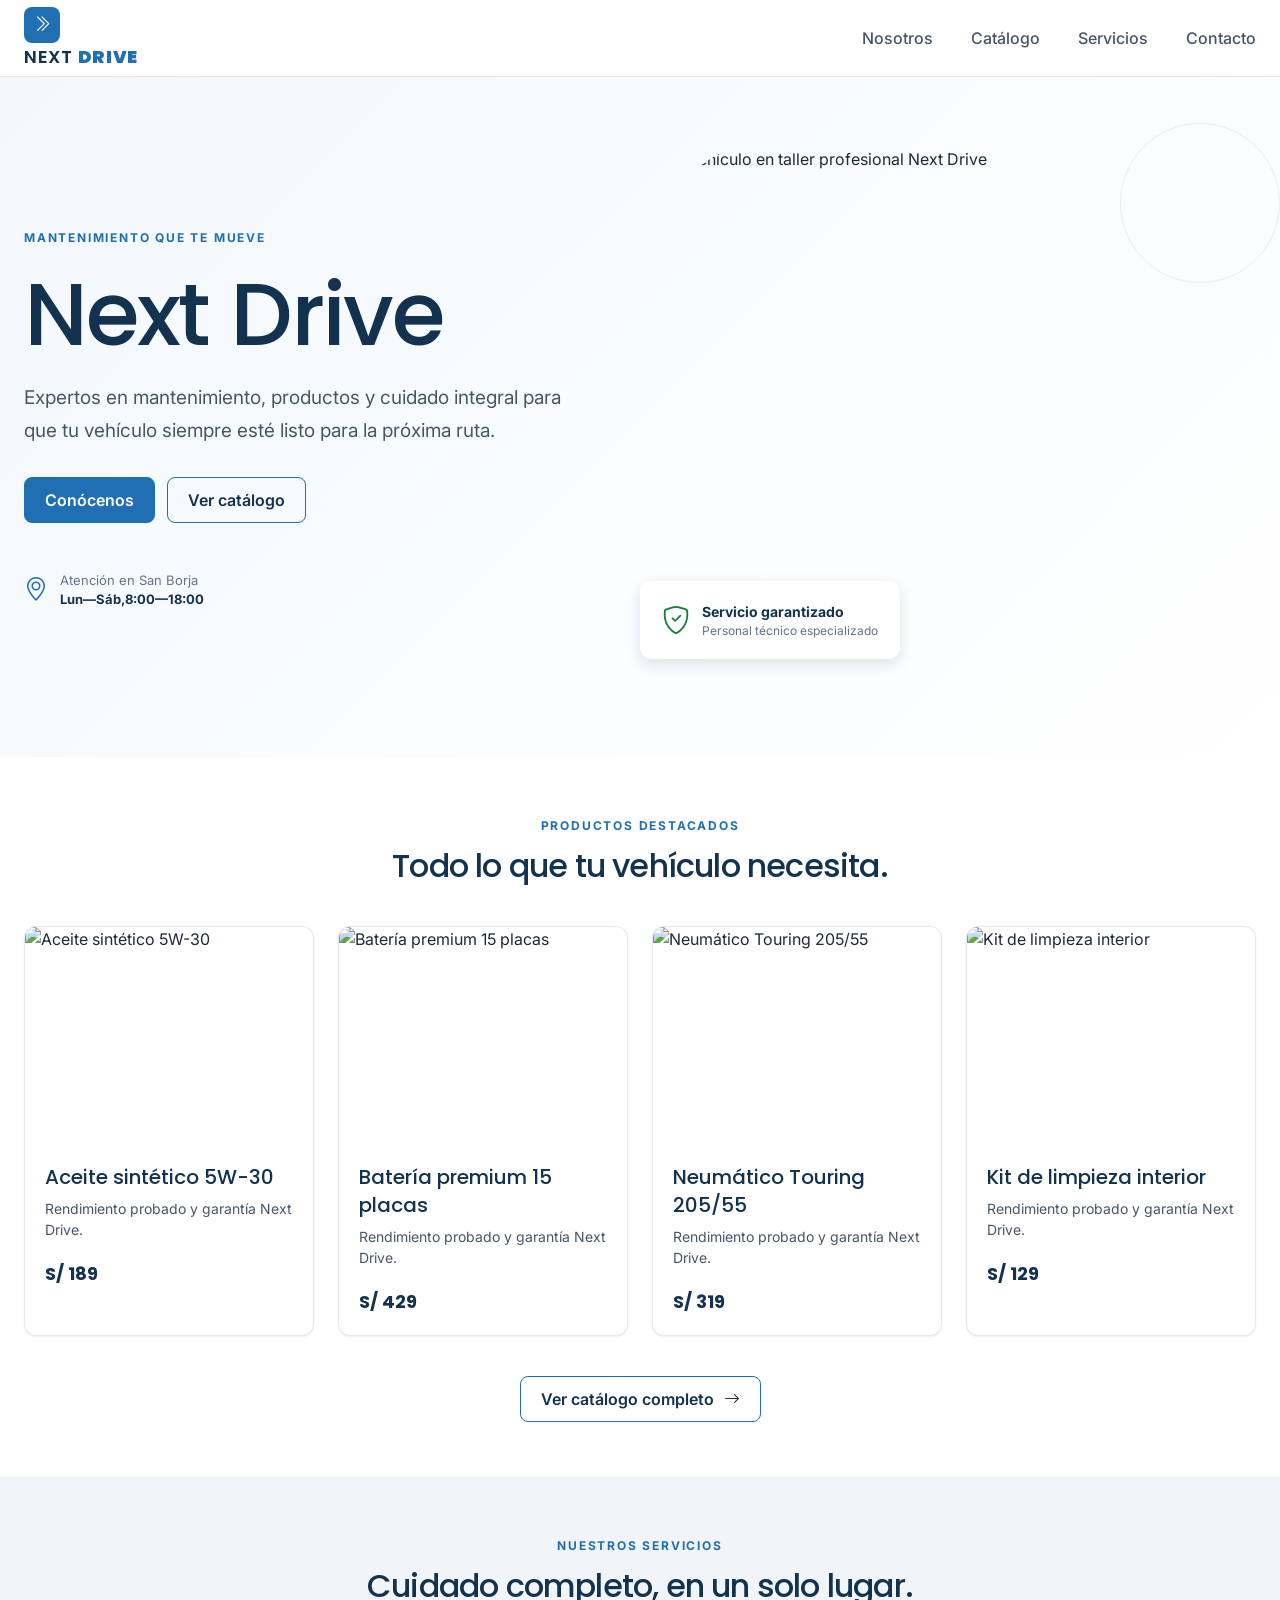
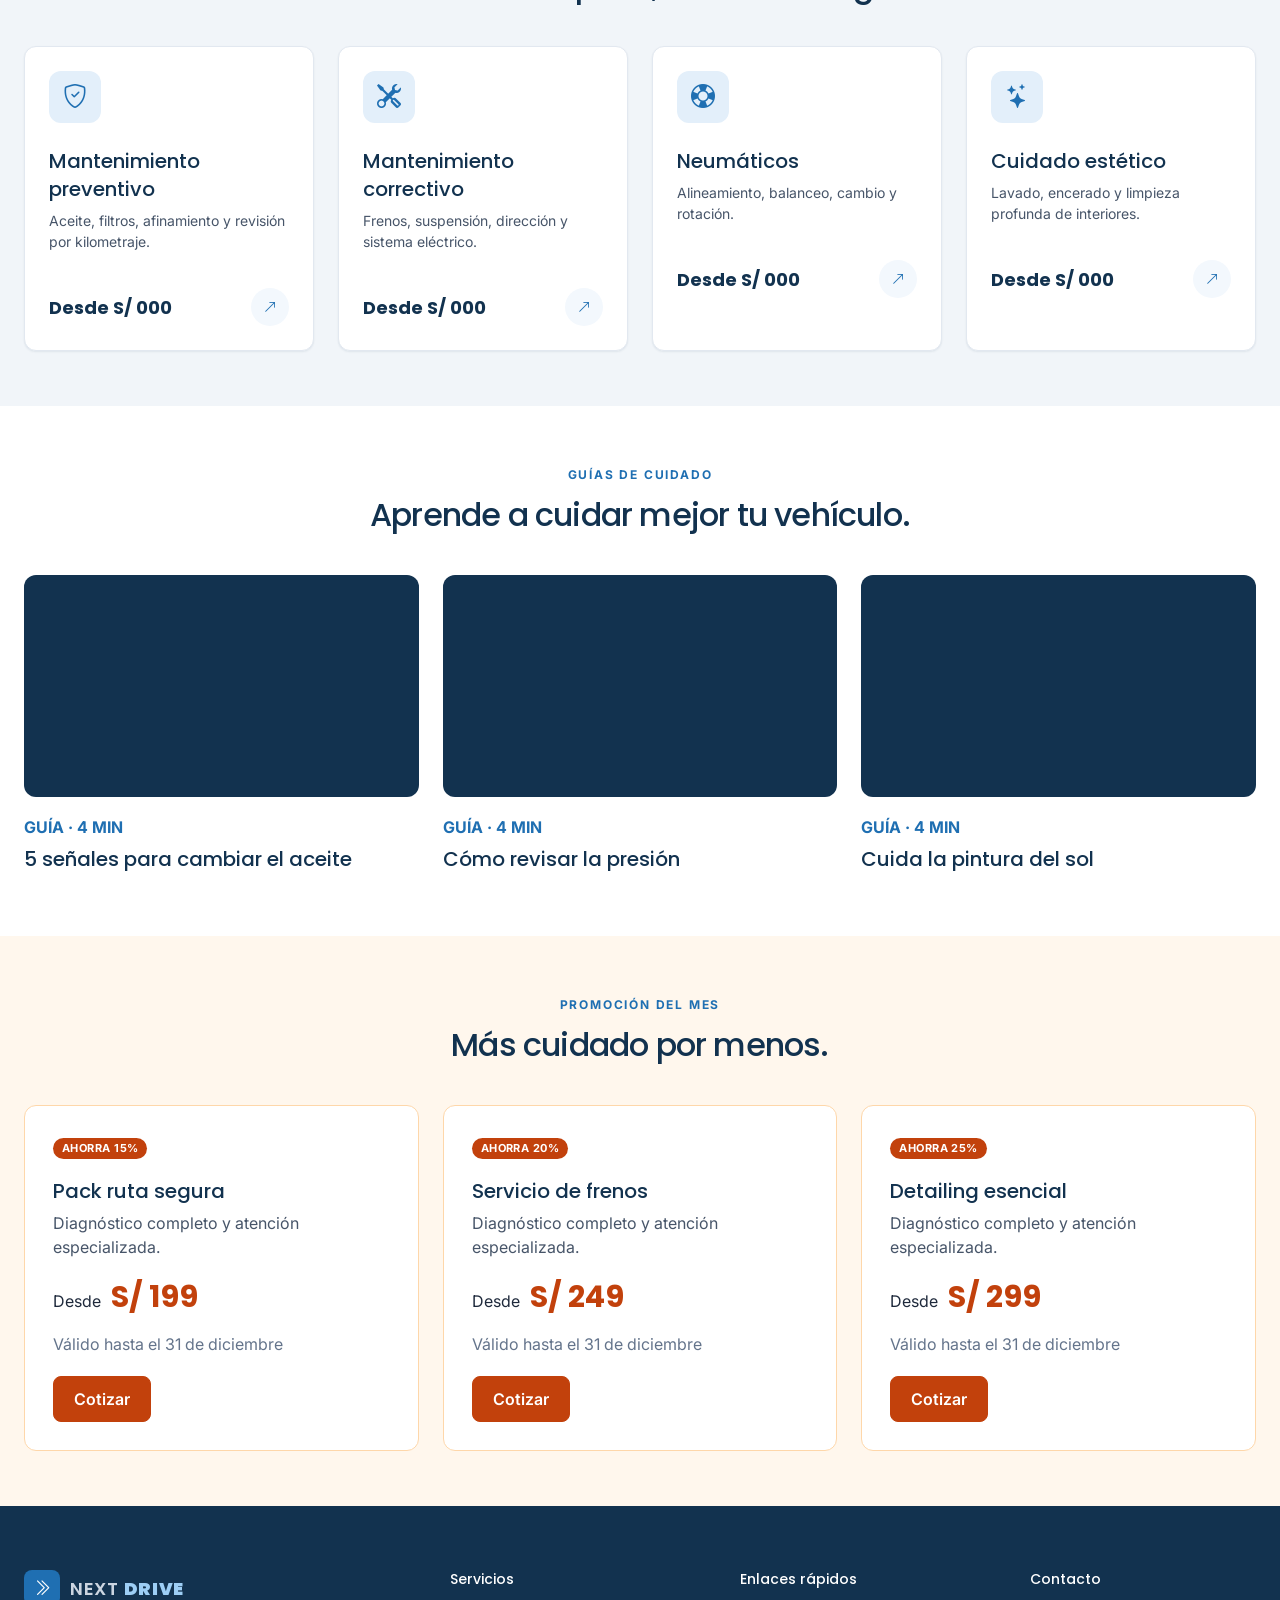
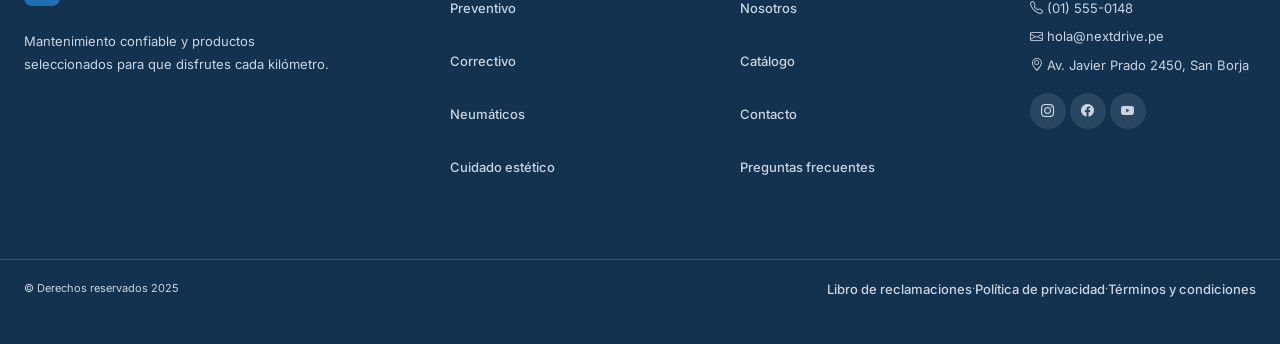
==== index.html @ f875d910 "Sitio Next Drive" ====
<!doctype html>
<html lang="es">
  <head>
    <meta charset="utf-8" />
    <meta name="viewport" content="width=device-width,initial-scale=1" />
    <title>Cuidado automotriz | Next Drive</title>
    <meta
      name="description"
      content="Mantenimiento, productos y cuidado integral para tu vehículo."
    />
    <link rel="preconnect" href="https://fonts.googleapis.com" />
    <link
      href="https://fonts.googleapis.com/css2?family=Inter:wght@400;500;600;700&family=Poppins:wght@400;500;600;700;800&display=swap"
      rel="stylesheet"
    />
    <link
      rel="stylesheet"
      href="https://cdn.jsdelivr.net/npm/bootstrap@5.3.3/dist/css/bootstrap.min.css"
    />
    <link
      rel="stylesheet"
      href="https://cdn.jsdelivr.net/npm/bootstrap-icons@1.11.3/font/bootstrap-icons.min.css"
    />
    <link rel="stylesheet" href="./CSS/index.css" />
  </head>

  <body>
    <header class="site-header">
      <div class="container nav-wrap">
        <h1 class="logo">
          <a href="index.html"
            ><span class="logo-mark"
              ><i class="bi bi-chevron-double-right"></i></span
            ><span>NEXT <b>DRIVE</b></span></a
          >
        </h1>
        <nav aria-label="Navegación principal">
          <a href="nosotros.html">Nosotros</a>
          <a href="catalogo.html">Catálogo</a>
          <a href="servicios.html">Servicios</a>
          <a href="contacto.html">Contacto</a>
        </nav>
      </div>
    </header>
    <main>
      <section class="hero">
        <div class="container hero-grid">
          <div class="hero-copy">
            <span class="eyebrow">Mantenimiento que te mueve</span>
            <h2>Next Drive</h2>
            <p>
              Expertos en mantenimiento, productos y cuidado integral para que
              tu vehículo siempre esté listo para la próxima ruta.
            </p>
            <div class="hero-actions">
              <a class="btn btn-primary" href="nosotros.html">Conócenos</a>
              <a class="btn btn-outline" href="catalogo.html">Ver catálogo</a>
            </div>
            <div class="hero-note">
              <i class="bi bi-geo-alt"></i>
              <span
                >Atención en San Borja
                <br />
                <b>Lun—Sáb,8:00—18:00</b>
              </span>
            </div>
          </div>
          <div class="hero-visual">
            <img
              src="https://images.unsplash.com/photo-1632405862117-236585cfb757?auto=format&fit=crop&w=1600&q=85"
              alt="Vehículo en taller profesional Next Drive"
            />
            <div class="floating-card">
              <i class="bi bi-shield-check"></i>
              <span
                ><b>Servicio garantizado</b>Personal técnico especializado</span
              >
            </div>
          </div>
        </div>
      </section>
      <section class="section">
        <div class="container">
          <div class="section-title">
            <span>Productos destacados</span>
            <h2>Todo lo que tu vehículo necesita.</h2>
          </div>
          <div class="grid-4">
            <article class="card product-card">
              <div class="product-image">
                <img
                  src="https://images.unsplash.com/photo-1665944956738-7bde2372622d?auto=format&fit=crop&w=1200&q=85"
                  alt="Aceite sintético 5W-30"
                />
              </div>
              <div class="card-body">
                <h3>Aceite sintético 5W-30</h3>
                <p>Rendimiento probado y garantía Next Drive.</p>
                <div class="card-foot"><strong>S/ 189</strong></div>
              </div>
            </article>
            <article class="card product-card">
              <div class="product-image">
                <img
                  src="https://images.unsplash.com/photo-1548794889-54c0f5c9a582?auto=format&fit=crop&w=1200&q=85"
                  alt="Batería premium 15 placas"
                />
              </div>
              <div class="card-body">
                <h3>Batería premium 15 placas</h3>
                <p>Rendimiento probado y garantía Next Drive.</p>
                <div class="card-foot"><strong>S/ 429</strong></div>
              </div>
            </article>
            <article class="card product-card">
              <div class="product-image">
                <img
                  src="https://images.unsplash.com/photo-1567152023727-f7442eaa1dda?auto=format&fit=crop&w=1200&q=85"
                  alt="Neumático Touring 205/55"
                />
              </div>
              <div class="card-body">
                <h3>Neumático Touring 205/55</h3>
                <p>Rendimiento probado y garantía Next Drive.</p>
                <div class="card-foot"><strong>S/ 319</strong></div>
              </div>
            </article>
            <article class="card product-card">
              <div class="product-image">
                <img
                  src="https://images.unsplash.com/photo-1584299789116-c34af66e6046?auto=format&fit=crop&w=1200&q=85"
                  alt="Kit de limpieza interior"
                />
              </div>
              <div class="card-body">
                <h3>Kit de limpieza interior</h3>
                <p>Rendimiento probado y garantía Next Drive.</p>
                <div class="card-foot"><strong>S/ 129</strong></div>
              </div>
            </article>
          </div>
          <div class="center-action">
            <a class="btn btn-outline" href="catalogo.html"
              >Ver catálogo completo <i class="bi bi-arrow-right"></i
            ></a>
          </div>
        </div>
      </section>
      <section class="section surface">
        <div class="container">
          <div class="section-title">
            <span>Nuestros servicios</span>
            <h2>Cuidado completo, en un solo lugar.</h2>
          </div>
          <div class="grid-4">
            <article class="card service-card">
              <span class="icon-box"><i class="bi bi-shield-check"></i></span>
              <h3>Mantenimiento preventivo</h3>
              <p>Aceite, filtros, afinamiento y revisión por kilometraje.</p>
              <div class="card-foot">
                <strong>Desde S/ 000</strong
                ><a
                  href="servicios.html#srv-preventivo"
                  aria-label="Ver Mantenimiento preventivo"
                  ><i class="bi bi-arrow-up-right"></i
                ></a>
              </div>
            </article>
            <article class="card service-card">
              <span class="icon-box"><i class="bi bi-tools"></i></span>
              <h3>Mantenimiento correctivo</h3>
              <p>Frenos, suspensión, dirección y sistema eléctrico.</p>
              <div class="card-foot">
                <strong>Desde S/ 000</strong
                ><a
                  href="servicios.html#srv-correctivo"
                  aria-label="Ver Mantenimiento correctivo"
                  ><i class="bi bi-arrow-up-right"></i
                ></a>
              </div>
            </article>
            <article class="card service-card">
              <span class="icon-box"><i class="bi bi-life-preserver"></i></span>
              <h3>Neumáticos</h3>
              <p>Alineamiento, balanceo, cambio y rotación.</p>
              <div class="card-foot">
                <strong>Desde S/ 000</strong
                ><a
                  href="servicios.html#srv-neumaticos"
                  aria-label="Ver Neumáticos"
                  ><i class="bi bi-arrow-up-right"></i
                ></a>
              </div>
            </article>
            <article class="card service-card">
              <span class="icon-box"><i class="bi bi-stars"></i></span>
              <h3>Cuidado estético</h3>
              <p>Lavado, encerado y limpieza profunda de interiores.</p>
              <div class="card-foot">
                <strong>Desde S/ 000</strong
                ><a
                  href="servicios.html#srv-estetico"
                  aria-label="Ver Cuidado estético"
                  ><i class="bi bi-arrow-up-right"></i
                ></a>
              </div>
            </article>
          </div>
        </div>
      </section>
      <section class="section">
        <div class="container">
          <div class="section-title">
            <span>Guías de cuidado</span>
            <h2>Aprende a cuidar mejor tu vehículo.</h2>
          </div>
          <div class="grid-3">
            <article class="video-card">
              <div class="video-thumb">
                <iframe
                  src="https://www.youtube-nocookie.com/embed/O1hF25Cowv8"
                  title="5 señales para cambiar el aceite"
                  loading="lazy"
                  allowfullscreen
                ></iframe>
              </div>
              <span class="video-label">GUÍA · 4 MIN</span>
              <h3>5 señales para cambiar el aceite</h3>
            </article>
            <article class="video-card">
              <div class="video-thumb">
                <iframe
                  src="https://www.youtube-nocookie.com/embed/XQNkP5Ge-_I"
                  title="Cómo revisar la presión"
                  loading="lazy"
                  allowfullscreen
                ></iframe>
              </div>
              <span class="video-label">GUÍA · 4 MIN</span>
              <h3>Cómo revisar la presión</h3>
            </article>
            <article class="video-card">
              <div class="video-thumb">
                <iframe
                  src="https://www.youtube-nocookie.com/embed/CFXfSBR5Q9w"
                  title="Cuida la pintura del sol"
                  loading="lazy"
                  allowfullscreen
                ></iframe>
              </div>
              <span class="video-label">GUÍA · 4 MIN</span>
              <h3>Cuida la pintura del sol</h3>
            </article>
          </div>
        </div>
      </section>
      <section class="section promo-section">
        <div class="container">
          <div class="section-title">
            <span>Promoción del mes</span>
            <h2>Más cuidado por menos.</h2>
          </div>
          <div class="grid-3">
            <article class="promo-card">
              <span class="badge badge-accent" role="status">AHORRA 15%</span>
              <h3>Pack ruta segura</h3>
              <p>Diagnóstico completo y atención especializada.</p>
              <div><span>Desde</span><strong>S/ 199</strong></div>
              <span class="promo-validity">Válido hasta el 31 de diciembre</span
              ><a class="btn btn-accent" href="contacto.html">Cotizar</a>
            </article>
            <article class="promo-card">
              <span class="badge badge-accent" role="status">AHORRA 20%</span>
              <h3>Servicio de frenos</h3>
              <p>Diagnóstico completo y atención especializada.</p>
              <div><span>Desde</span><strong>S/ 249</strong></div>
              <span class="promo-validity">Válido hasta el 31 de diciembre</span
              ><a class="btn btn-accent" href="contacto.html">Cotizar</a>
            </article>
            <article class="promo-card">
              <span class="badge badge-accent" role="status">AHORRA 25%</span>
              <h3>Detailing esencial</h3>
              <p>Diagnóstico completo y atención especializada.</p>
              <div><span>Desde</span><strong>S/ 299</strong></div>
              <span class="promo-validity">Válido hasta el 31 de diciembre</span
              ><a class="btn btn-accent" href="contacto.html">Cotizar</a>
            </article>
          </div>
        </div>
      </section>
    </main>
    <footer class="site-footer">
      <div class="container footer-grid">
        <section class="footer-brand">
          <a class="logo logo-light" href="index.html"
            ><span class="logo-mark"
              ><i class="bi bi-chevron-double-right"></i></span
            ><span>NEXT <b>DRIVE</b></span></a
          >
          <p>
            Mantenimiento confiable y productos seleccionados para que disfrutes
            cada kilómetro.
          </p>
        </section>
        <section>
          <h3>Servicios</h3>
          <nav aria-label="Enlaces a servicios">
            <a href="servicios.html#srv-preventivo">Preventivo</a
            ><a href="servicios.html#srv-correctivo">Correctivo</a
            ><a href="servicios.html#srv-neumaticos">Neumáticos</a
            ><a href="servicios.html#srv-estetico">Cuidado estético</a>
          </nav>
        </section>
        <section>
          <h3>Enlaces rápidos</h3>
          <nav aria-label="Enlaces rápidos">
            <a href="nosotros.html">Nosotros</a
            ><a href="catalogo.html">Catálogo</a
            ><a href="contacto.html">Contacto</a
            ><a href="contacto.html#faq">Preguntas frecuentes</a>
          </nav>
        </section>
        <section>
          <h3>Contacto</h3>
          <address>
            <p><i class="bi bi-telephone"></i> (01) 555-0148</p>
            <p><i class="bi bi-envelope"></i> hola@nextdrive.pe</p>
            <p>
              <i class="bi bi-geo-alt"></i> Av. Javier Prado 2450, San Borja
            </p>
          </address>
          <p class="social-links">
            <a href="https://instagram.com/nextdrive" aria-label="Instagram"
              ><i class="bi bi-instagram"></i
            ></a>
            <a href="https://facebook.com/nextdrive" aria-label="Facebook"
              ><i class="bi bi-facebook"></i
            ></a>
            <a href="https://youtube.com/nextdrive" aria-label="YouTube"
              ><i class="bi bi-youtube"></i
            ></a>
          </p>
        </section>
      </div>
      <div class="container footer-bottom">
        <span>© Derechos reservados 2025</span>
        <nav aria-label="Información legal">
          <a href="reclamaciones.html">Libro de reclamaciones</a> ·
          <a href="privacidad.html">Política de privacidad</a> ·
          <a href="terminos.html">Términos y condiciones</a>
        </nav>
      </div>
    </footer>
  </body>
</html>
---- CSS/index.css ----
/* =====================================================================
   NEXT DRIVE · hoja de estilos del sitio (HTML + CSS + Bootstrap 5.3)
   Orden de carga en cada <head>:
     1) Bootstrap CSS   2) Bootstrap Icons   3) este archivo
   Las fuentes (Inter y Poppins) se cargan con <link> en el HTML.
   ===================================================================== */

/* ---------- 1. Variables (tokens) ---------- */
:root {
  --primary-900: #12324f;
  --primary-600: #1f6fb2;
  --primary-100: #e3effa;
  --primary-50: #f3f8fd;
  --accent: #c2410c;
  --accent-dark: #9a3412;
  --text: #1e293b;
  --text-2: #475569;
  --muted: #64748b;
  --border: #cbd5e1;
  --surface: #f1f5f9;
  --success: #15803d;
  --danger: #b91c1c;
  --white: #fff;
  --shadow-sm: 0 1px 2px rgba(18, 50, 79, 0.08);
  --shadow-md: 0 6px 16px rgba(18, 50, 79, 0.12);

  /* Ajustes de Bootstrap con nuestros valores */
  --bs-body-font-family: Inter, system-ui, sans-serif;
  --bs-body-color: var(--text);
  --bs-body-bg: #fff;
}

/* ---------- 2. Base ---------- */
* {
  box-sizing: border-box;
}

html {
  scroll-behavior: smooth;
}

body {
  margin: 0;
  color: var(--text);
  background: #fff;
  font-family: Inter, system-ui, sans-serif;
  font-size: 16px;
  line-height: 1.5;
}

a {
  color: inherit;
  text-decoration: none;
}

img {
  display: block;
  width: 100%;
  object-fit: cover;
}

h1,
h2,
h3,
p,
address {
  margin-top: 0;
  font-style: normal;
}

h1,
h2,
h3 {
  color: var(--primary-900);
  font-family: Poppins, sans-serif;
}

h1 {
  font-size: clamp(36px, 5vw, 48px);
  line-height: 1.16;
  letter-spacing: -0.035em;
}

h1.logo {
  font-size: 18px;
  line-height: 1.4;
  letter-spacing: 0.04em;
}

h2 {
  font-size: clamp(28px, 4vw, 32px);
  line-height: 1.25;
  letter-spacing: -0.025em;
}

h3 {
  font-size: 20px;
  line-height: 1.4;
}

p {
  color: var(--text-2);
}

section[id],
article[id],
div[id] {
  scroll-margin-top: 140px;
}

/* ---------- 3. Layout ---------- */
.container {
  width: 100%;
  max-width: 1320px;
  margin-inline: auto;
  padding-inline: 24px;
}

.container .container {
  padding-inline: 0;
}

.container.narrow {
  max-width: 900px;
}

.section {
  padding: 55px 0;
}

.surface {
  background: var(--surface);
}

.grid-4,
.grid-3 {
  display: grid;
  gap: 24px;
}

.grid-4 {
  grid-template-columns: repeat(4, 1fr);
}

.grid-3 {
  grid-template-columns: repeat(3, 1fr);
}

.split {
  display: grid;
  grid-template-columns: repeat(2, 1fr);
  gap: 72px;
  align-items: center;
}

.split > div:first-child {
  text-align: center;
}

.split > div:first-child p {
  max-width: 540px;
  margin: 0 auto;
}

.center-action {
  display: flex;
  justify-content: center;
  margin-top: 40px;
}

/* ---------- 4. Textos de apoyo ---------- */
.eyebrow,
.section-title > span {
  color: var(--primary-600);
  font-size: 12px;
  font-weight: 700;
  letter-spacing: 0.15em;
  text-transform: uppercase;
}

.section-title {
  max-width: 680px;
  margin-bottom: 40px;
  text-align: center;
  margin-left: auto;
  margin-right: auto;
}

.section-title h2 {
  margin: 10px 0;
}

.section-title p {
  margin-bottom: 0;
}

/* ---------- 5. Logo ---------- */
.logo,
h1.logo {
  display: inline-flex;
  align-items: center;
  gap: 10px;
  color: var(--primary-900);
  font:
    600 18px Poppins,
    sans-serif;
  letter-spacing: 0.04em;
  white-space: nowrap;
  margin: 0;
}

h1.logo a {
  color: inherit;
}

.logo b {
  color: var(--primary-600);
}

.logo-mark {
  width: 36px;
  height: 36px;
  display: grid;
  place-items: center;
  color: #fff;
  background: var(--primary-600);
  border-radius: 8px;
}

.logo-light {
  color: #fff;
}

.logo-light b {
  color: #9dcef5;
}

/* ---------- 6. Botones (usan las variables de Bootstrap) ---------- */
.btn {
  --bs-btn-padding-x: 20px;
  --bs-btn-padding-y: 10px;
  --bs-btn-font-weight: 600;
  --bs-btn-border-radius: 8px;
  min-height: 44px;
  display: inline-flex;
  align-items: center;
  justify-content: center;
  gap: 10px;
  transition: 0.2s;
  cursor: pointer;
}

.btn-primary {
  --bs-btn-color: #fff;
  --bs-btn-bg: var(--primary-600);
  --bs-btn-border-color: var(--primary-600);
  --bs-btn-hover-color: #fff;
  --bs-btn-hover-bg: var(--primary-900);
  --bs-btn-hover-border-color: var(--primary-900);
  --bs-btn-active-color: #fff;
  --bs-btn-active-bg: var(--primary-900);
  --bs-btn-active-border-color: var(--primary-900);
}

.btn-primary:hover {
  transform: translateY(-1px);
}

.btn-outline {
  --bs-btn-color: var(--primary-900);
  --bs-btn-bg: transparent;
  --bs-btn-border-color: var(--primary-600);
  --bs-btn-hover-color: var(--primary-900);
  --bs-btn-hover-bg: var(--primary-50);
  --bs-btn-hover-border-color: var(--primary-600);
  --bs-btn-active-color: var(--primary-900);
  --bs-btn-active-bg: var(--primary-100);
  --bs-btn-active-border-color: var(--primary-600);
}

.btn-accent {
  --bs-btn-color: #fff;
  --bs-btn-bg: var(--accent);
  --bs-btn-border-color: var(--accent);
  --bs-btn-hover-color: #fff;
  --bs-btn-hover-bg: var(--accent-dark);
  --bs-btn-hover-border-color: var(--accent-dark);
  --bs-btn-active-color: #fff;
  --bs-btn-active-bg: var(--accent-dark);
  --bs-btn-active-border-color: var(--accent-dark);
}

.btn-light {
  --bs-btn-color: var(--primary-900);
  --bs-btn-bg: #fff;
  --bs-btn-border-color: #fff;
  --bs-btn-hover-color: var(--primary-900);
  --bs-btn-hover-bg: var(--primary-50);
  --bs-btn-hover-border-color: var(--primary-50);
}

.btn.disabled {
  color: #94a3b8;
  background: #e2e8f0;
  cursor: not-allowed;
}

/* ---------- 7. Badge y breadcrumb ---------- */
.badge {
  display: inline-flex;
  align-items: center;
  width: fit-content;
  padding: 5px 9px;
  color: var(--primary-900);
  background: var(--primary-100);
  border-radius: 999px;
  font-size: 11px;
  font-weight: 700;
  letter-spacing: 0.04em;
  text-transform: uppercase;
}

.badge-accent {
  color: #fff;
  background: var(--accent);
}

.breadcrumb {
  display: flex;
  align-items: center;
  flex-wrap: wrap;
  gap: 8px;
  margin: 0;
  padding: 0;
  color: var(--muted);
  font-size: 14px;
}

.breadcrumb a {
  color: var(--primary-600);
}

/* ---------- 8. Formularios y FAQ ---------- */
input,
select,
textarea {
  width: 100%;
  min-height: 44px;
  padding: 10px 12px;
  color: var(--text);
  background: #fff;
  border: 1px solid var(--border);
  border-radius: 8px;
  font: inherit;
  outline: none;
}

input:focus,
select:focus,
textarea:focus {
  border-color: var(--primary-600);
  box-shadow: 0 0 0 3px var(--primary-100);
}

details {
  border-bottom: 1px solid var(--border);
}

summary {
  min-height: 56px;
  display: flex;
  justify-content: space-between;
  align-items: center;
  color: var(--primary-900);
  font-weight: 600;
  cursor: pointer;
  list-style: none;
}

summary::-webkit-details-marker {
  display: none;
}

summary::after {
  content: "+";
  font-size: 24px;
}

details[open] summary::after {
  content: "−";
}

details p {
  padding-right: 32px;
}

/* ---------- 9. Header y menú ---------- */
.site-header {
  position: sticky;
  z-index: 20;
  top: 0;
  background: rgba(255, 255, 255, 0.96);
  border-bottom: 1px solid #e2e8f0;
  backdrop-filter: blur(10px);
}

.nav-wrap {
  min-height: 76px;
  display: flex;
  align-items: center;
  justify-content: space-between;
}

nav {
  display: flex;
  gap: 38px;
}

nav a {
  position: relative;
  min-height: 44px;
  display: grid;
  place-items: center;
  color: var(--text-2);
  font-weight: 500;
}

nav a:hover {
  color: var(--primary-600);
}

nav a:hover::after,
nav a[aria-current="page"]::after {
  content: "";
  position: absolute;
  left: 0;
  right: 0;
  bottom: 3px;
  height: 2px;
  background: var(--primary-600);
}

nav a[aria-current="page"] {
  color: var(--primary-600);
  font-weight: 600;
}

/* ---------- 10. Hero ---------- */
.hero {
  overflow: hidden;
  background: linear-gradient(135deg, var(--primary-50), #fff);
}

.hero-grid {
  min-height: 680px;
  display: grid;
  grid-template-columns: 1fr 1fr;
  gap: 64px;
  align-items: center;
}

.hero-copy h2 {
  margin: 12px 0;
  font-size: clamp(60px, 7vw, 88px);
}

.hero-copy > p {
  max-width: 570px;
  font-size: 19px;
  line-height: 1.7;
}

.hero-actions {
  display: flex;
  gap: 12px;
  margin: 30px 0 48px;
}

.hero-note {
  display: flex;
  align-items: center;
  gap: 12px;
  color: var(--primary-600);
}

.hero-note i {
  font-size: 24px;
}

.hero-note span {
  color: var(--muted);
  font-size: 13px;
}

.hero-note b {
  color: var(--primary-900);
}

.hero-visual {
  position: relative;
  height: 540px;
}

.hero-visual > img {
  height: 100%;
  border-radius: 80px 12px 80px 12px;
}

.hero-visual::before {
  content: "";
  position: absolute;
  width: 160px;
  height: 160px;
  right: -24px;
  top: -24px;
  border: 1px solid var(--primary-100);
  border-radius: 50%;
}

.floating-card {
  position: absolute;
  left: -32px;
  bottom: 28px;
  display: flex;
  align-items: center;
  gap: 12px;
  padding: 18px 22px;
  background: #fff;
  border-radius: 12px;
  box-shadow: var(--shadow-md);
}

.floating-card i {
  color: var(--success);
  font-size: 28px;
}

.floating-card span {
  display: flex;
  flex-direction: column;
  color: var(--muted);
  font-size: 12px;
}

.floating-card b {
  color: var(--primary-900);
  font-size: 14px;
}

/* ---------- 11. Tarjetas (producto y servicio) ---------- */
.card {
  overflow: hidden;
  background: #fff;
  border: 1px solid #e2e8f0;
  border-radius: 12px;
  box-shadow: var(--shadow-sm);
  transition: 0.2s;
}

.card:hover {
  transform: translateY(-4px);
  box-shadow: var(--shadow-md);
}

.product-image {
  position: relative;
  display: block;
  aspect-ratio: 4/3;
  overflow: hidden;
}

.product-image img {
  height: 100%;
  transition: 0.3s;
}

.product-card:hover img {
  transform: scale(1.04);
}

.product-image .badge {
  position: absolute;
  left: 16px;
  top: 16px;
}

.card-body {
  padding: 20px;
}

.card h3 {
  margin-bottom: 7px;
}

.card p {
  font-size: 14px;
}

.card-foot {
  display: flex;
  align-items: center;
  justify-content: space-between;
  margin-top: 20px;
}

.card-foot strong {
  color: var(--primary-900);
  font:
    700 18px Poppins,
    sans-serif;
}

.card-foot a {
  color: var(--primary-600);
  font-size: 13px;
  font-weight: 600;
}

.service-card {
  padding: 24px;
}

.icon-box {
  width: 52px;
  height: 52px;
  display: grid;
  place-items: center;
  margin-bottom: 24px;
  color: var(--primary-600);
  background: var(--primary-100);
  border-radius: 12px;
  font-size: 24px;
}

.service-card .card-foot a {
  width: 38px;
  height: 38px;
  display: grid;
  place-items: center;
  background: var(--primary-50);
  border-radius: 50%;
}

/* ---------- 12. Videos y promociones ---------- */
.video-card .video-thumb {
  position: relative;
  aspect-ratio: 16/9;
  overflow: hidden;
  margin-bottom: 18px;
  background: var(--primary-900);
  border-radius: 12px;
}

.video-thumb iframe {
  width: 100%;
  height: 100%;
  border: 0;
}

.video-card small,
.video-card .video-label {
  color: var(--primary-600);
  font-weight: 700;
  font-size: inherit;
}

.video-card h3 {
  margin-top: 6px;
}

.promo-section {
  background: #fff7ed;
}

.promo-card {
  padding: 28px;
  background: #fff;
  border: 1px solid #fed7aa;
  border-radius: 12px;
}

.promo-card h3 {
  margin: 18px 0 6px;
}

.promo-card > div {
  display: flex;
  align-items: baseline;
  gap: 10px;
}

.promo-card strong {
  color: var(--accent);
  font:
    700 30px Poppins,
    sans-serif;
}

.promo-card small,
.promo-card .promo-validity {
  display: block;
  margin: 12px 0 20px;
  color: var(--muted);
  font-size: inherit;
}

/* ---------- 13. Footer ---------- */
.site-footer {
  color: #cbd5e1;
  background: var(--primary-900);
}

.footer-grid {
  display: grid;
  grid-template-columns: 1.6fr repeat(3, 1fr);
  gap: 64px;
  padding-top: 64px;
  padding-bottom: 48px;
}

.site-footer h3 {
  color: #fff;
  font-size: 14px;
}

.site-footer p,
.site-footer a,
.site-footer address {
  display: block;
  margin: 9px 0;
  color: #cbd5e1;
  font-size: 13px;
  font-style: normal;
}

.site-footer a:hover {
  color: #fff;
}

.site-footer .logo {
  display: inline-flex;
  margin: 0;
  font-size: 18px;
}

.footer-brand p {
  max-width: 320px;
  margin-top: 24px;
  line-height: 1.8;
}

.site-footer section nav {
  display: block;
  gap: 0;
}

.site-footer section nav a {
  display: block;
  margin: 9px 0;
}

.social-links {
  display: flex;
  gap: 16px;
  margin-top: 16px;
}

.social-links a {
  display: inline-flex;
  align-items: center;
  justify-content: center;
  width: 36px;
  height: 36px;
  color: #cbd5e1;
  background: rgba(255, 255, 255, 0.1);
  border-radius: 50%;
  transition: 0.2s;
}

.social-links a:hover {
  color: #fff;
  background: rgba(255, 255, 255, 0.2);
}

.footer-bottom {
  display: flex;
  justify-content: space-between;
  padding-top: 20px;
  padding-bottom: 20px;
  border-top: 1px solid rgba(255, 255, 255, 0.15);
  font-size: 11px;
}

.footer-bottom nav {
  display: flex;
  gap: 0;
}

.footer-bottom nav a {
  display: inline;
  margin: 0;
}

/* ---------- 14. Páginas internas ---------- */
.page-header {
  padding: 72px 0;
  background: linear-gradient(135deg, var(--primary-50), var(--primary-100));
  text-align: center;
}

.page-header .breadcrumb {
  justify-content: center;
}

.page-header h1 {
  margin: 28px 0 10px;
}

.page-header p {
  max-width: 640px;
  margin: 0 auto;
  font-size: 18px;
}

.rounded-image {
  height: 460px;
  border-radius: 12px 72px 12px 72px;
}

.values {
  display: flex;
  gap: 12px;
  margin-top: 32px;
  justify-content: center;
  padding: 0;
  list-style: none;
}

.values li {
  flex: 1;
  display: flex;
  flex-direction: column;
  gap: 6px;
  padding: 16px;
  background: var(--primary-50);
  border-radius: 8px;
  text-align: center;
  align-items: center;
}

.values i {
  color: var(--primary-600);
  font-size: 22px;
}

.values b {
  color: var(--primary-900);
  font-size: 13px;
}

.team-card img {
  height: 280px;
  border-radius: 12px;
  filter: saturate(0.75);
}

.team-card {
  text-align: center;
}

.team-card h3 {
  margin: 16px 0 2px;
}

.team-card p {
  font-size: 13px;
}

.location-grid {
  display: grid;
  grid-template-columns: 1.5fr 1fr;
  gap: 48px;
  align-items: center;
}

.map-frame {
  width: 100%;
  min-height: 350px;
  border: 0;
  border-radius: 12px;
}

.location-grid table {
  width: 100%;
  margin: 20px 0;
  border-collapse: collapse;
}

.location-grid th,
.location-grid td {
  padding: 14px 0;
  border-bottom: 1px solid var(--border);
  text-align: left;
}

.location-grid th {
  color: var(--primary-900);
  font-weight: 600;
}

.location-grid td:last-child {
  text-align: right;
  font-weight: 600;
}

.cta-band {
  color: #fff;
  background: var(--primary-600);
}

.cta-band .container {
  min-height: 260px;
  display: flex;
  align-items: center;
  justify-content: space-between;
  gap: 48px;
}

.cta-band span {
  color: #dbeafe;
  font-size: 12px;
  letter-spacing: 0.1em;
  text-transform: uppercase;
}

.cta-band h2 {
  max-width: 760px;
  margin: 8px 0 0;
  color: #fff;
}

/* ---------- 15. Catálogo, producto y servicios ---------- */
.anchor-nav {
  position: sticky;
  top: 76px;
  z-index: 10;
  background: #fff;
  border-bottom: 1px solid var(--border);
  padding: 16px 0;
}

.anchor-nav .container {
  display: flex;
  align-items: center;
  justify-content: center;
}

.anchor-nav .nav-link {
  color: var(--text-2);
  font-size: 14px;
  font-weight: 600;
  padding: 8px 20px;
  border-radius: 8px;
  transition: all 0.2s;
}

.anchor-nav .nav-link:hover {
  color: var(--primary-600);
  background: var(--primary-50);
}

.anchor-nav .nav-link.active {
  color: var(--primary-600);
  background: var(--primary-100);
}

.downloads {
  display: grid;
  gap: 12px;
}

.downloads article {
  display: grid;
  grid-template-columns: auto 1fr auto;
  align-items: center;
  gap: 18px;
  padding: 18px;
  border: 1px solid var(--border);
  border-radius: 12px;
}

.downloads article > span {
  width: 48px;
  height: 48px;
  display: grid;
  place-items: center;
  color: var(--danger);
  background: #fef2f2;
  border-radius: 8px;
  font-size: 22px;
}

.downloads h3,
.downloads p {
  margin: 0;
}

.downloads p {
  font-size: 12px;
}

.product-detail {
  padding-top: 40px;
}

.product-layout {
  display: grid;
  grid-template-columns: 1.15fr 1fr;
  gap: 72px;
  margin-top: 32px;
}

.gallery-main {
  height: 520px;
  border-radius: 12px;
}

.gallery > div {
  display: flex;
  gap: 12px;
  margin-top: 12px;
}

.gallery > div img {
  width: 82px;
  height: 64px;
  border-radius: 8px;
  opacity: 0.65;
}

.gallery > div img.active {
  opacity: 1;
  outline: 2px solid var(--primary-600);
  outline-offset: 2px;
}

.product-info {
  align-self: center;
}

.product-info h1 {
  margin: 16px 0;
}

.price {
  display: block;
  margin: 26px 0;
  color: var(--primary-600);
  font:
    700 32px Poppins,
    sans-serif;
}

.check-list {
  padding: 0;
  list-style: none;
}

.check-list li {
  position: relative;
  margin: 10px 0;
  padding-left: 28px;
  color: var(--text-2);
}

.check-list li::before {
  content: "✓";
  position: absolute;
  left: 0;
  color: var(--success);
  font-weight: 700;
}

.stack-actions {
  display: flex;
  flex-direction: column;
  gap: 10px;
  margin-top: 28px;
}

.spec-table {
  width: 100%;
  border-collapse: collapse;
}

.spec-table tr:nth-child(odd) {
  background: #fff;
}

.spec-table th,
.spec-table td {
  padding: 16px 20px;
  text-align: left;
}

.spec-table th {
  width: 40%;
  color: var(--primary-900);
}

.service-feature {
  padding: 80px 0;
}

.service-feature:nth-child(even) {
  background: var(--surface);
}

.service-feature:nth-child(even) img {
  order: 2;
}

.service-feature img {
  height: 440px;
  border-radius: 12px;
}

.service-feature h2 {
  margin: 12px 0;
}

.service-feature h3 {
  margin-top: 24px;
  font-size: 14px;
}

.service-price {
  display: block;
  margin: 24px 0 14px;
  color: var(--primary-900);
  font:
    700 20px Poppins,
    sans-serif;
}

/* ---------- 16. Contacto ---------- */
.contact-grid {
  display: grid;
  grid-template-columns: 7fr 5fr;
  gap: 64px;
}

.contact-grid form {
  display: flex;
  flex-direction: column;
  gap: 18px;
}

.form-row {
  display: grid;
  grid-template-columns: 1fr 1fr;
  gap: 16px;
}

.contact-grid label {
  color: var(--primary-900);
  font-size: 13px;
  font-weight: 600;
}

.contact-grid label input,
.contact-grid label select,
.contact-grid label textarea {
  margin-top: 7px;
}

.check {
  display: flex;
  align-items: flex-start;
  gap: 10px;
}

.check input {
  width: 18px;
  min-height: 18px;
  margin-top: 2px !important;
}

.check span {
  color: var(--text-2);
  font-weight: 400;
}

.contact-grid form button {
  align-self: flex-start;
}

.contact-aside {
  padding: 40px;
  background: var(--primary-50);
  border-radius: 12px;
}

.contact-item {
  display: flex;
  gap: 14px;
  margin-top: 22px;
}

.contact-item > i {
  width: 42px;
  height: 42px;
  display: grid;
  place-items: center;
  color: var(--primary-600);
  background: var(--primary-100);
  border-radius: 8px;
}

.contact-item span {
  display: flex;
  flex-direction: column;
}

.contact-item small {
  color: var(--muted);
}

.contact-item b {
  color: var(--primary-900);
  font-size: 13px;
}

@media (max-width: 900px) {
  .grid-4,
  .grid-3 {
    grid-template-columns: repeat(2, 1fr);
  }

  .hero-grid,
  .split,
  .product-layout {
    gap: 36px;
  }

  .hero-grid {
    min-height: 600px;
  }

  .hero-visual {
    height: 440px;
  }

  .footer-grid {
    grid-template-columns: repeat(2, 1fr);
  }

  .contact-grid {
    gap: 32px;
    /* margin-bottom: 64px; */
  }
}

/* Móvil */
@media (max-width: 640px) {
  .container {
    padding-inline: 12px;
  }

  .section,
  .service-feature {
    padding: 48px 0;
  }

  .site-header {
    position: static;
  }

  .nav-wrap {
    padding: 12px 0 0;
    flex-direction: column;
    align-items: flex-start;
  }

  nav {
    width: 100%;
    gap: 0;
    justify-content: space-between;
    margin-top: 8px;
  }

  nav a {
    font-size: 12px;
  }

  .hero-grid,
  .split,
  .product-layout,
  .contact-grid,
  .location-grid {
    grid-template-columns: 1fr;
  }

  .hero-grid {
    padding: 48px 0;
  }

  .hero-copy h2 {
    font-size: 58px;
  }

  .hero-visual {
    height: 400px;
  }

  .floating-card {
    left: 12px;
  }

  .grid-4,
  .grid-3 {
    grid-template-columns: 1fr;
  }

  .values {
    flex-direction: column;
  }

  .footer-grid {
    grid-template-columns: 1fr;
    gap: 30px;
  }

  .footer-bottom {
    flex-direction: column;
    gap: 8px;
  }

  .footer-bottom nav {
    flex-direction: column;
    gap: 4px;
  }

  .footer-bottom nav a {
    display: block;
  }

  .cta-band .container {
    padding: 44px 0;
    flex-direction: column;
    align-items: flex-start;
  }

  .anchor-nav {
    position: static;
    overflow-x: auto;
  }

  .anchor-nav .container {
    gap: 22px;
    white-space: nowrap;
  }

  .service-feature:nth-child(even) img {
    order: initial;
  }

  .service-feature img,
  .gallery-main,
  .rounded-image {
    height: 340px;
  }

  .form-row {
    grid-template-columns: 1fr;
  }

  .contact-aside {
    padding: 26px;
  }

  .downloads article {
    grid-template-columns: auto 1fr;
  }

  .downloads .btn {
    grid-column: 1 / -1;
  }

  .page-header {
    padding: 48px 0;
  }
}
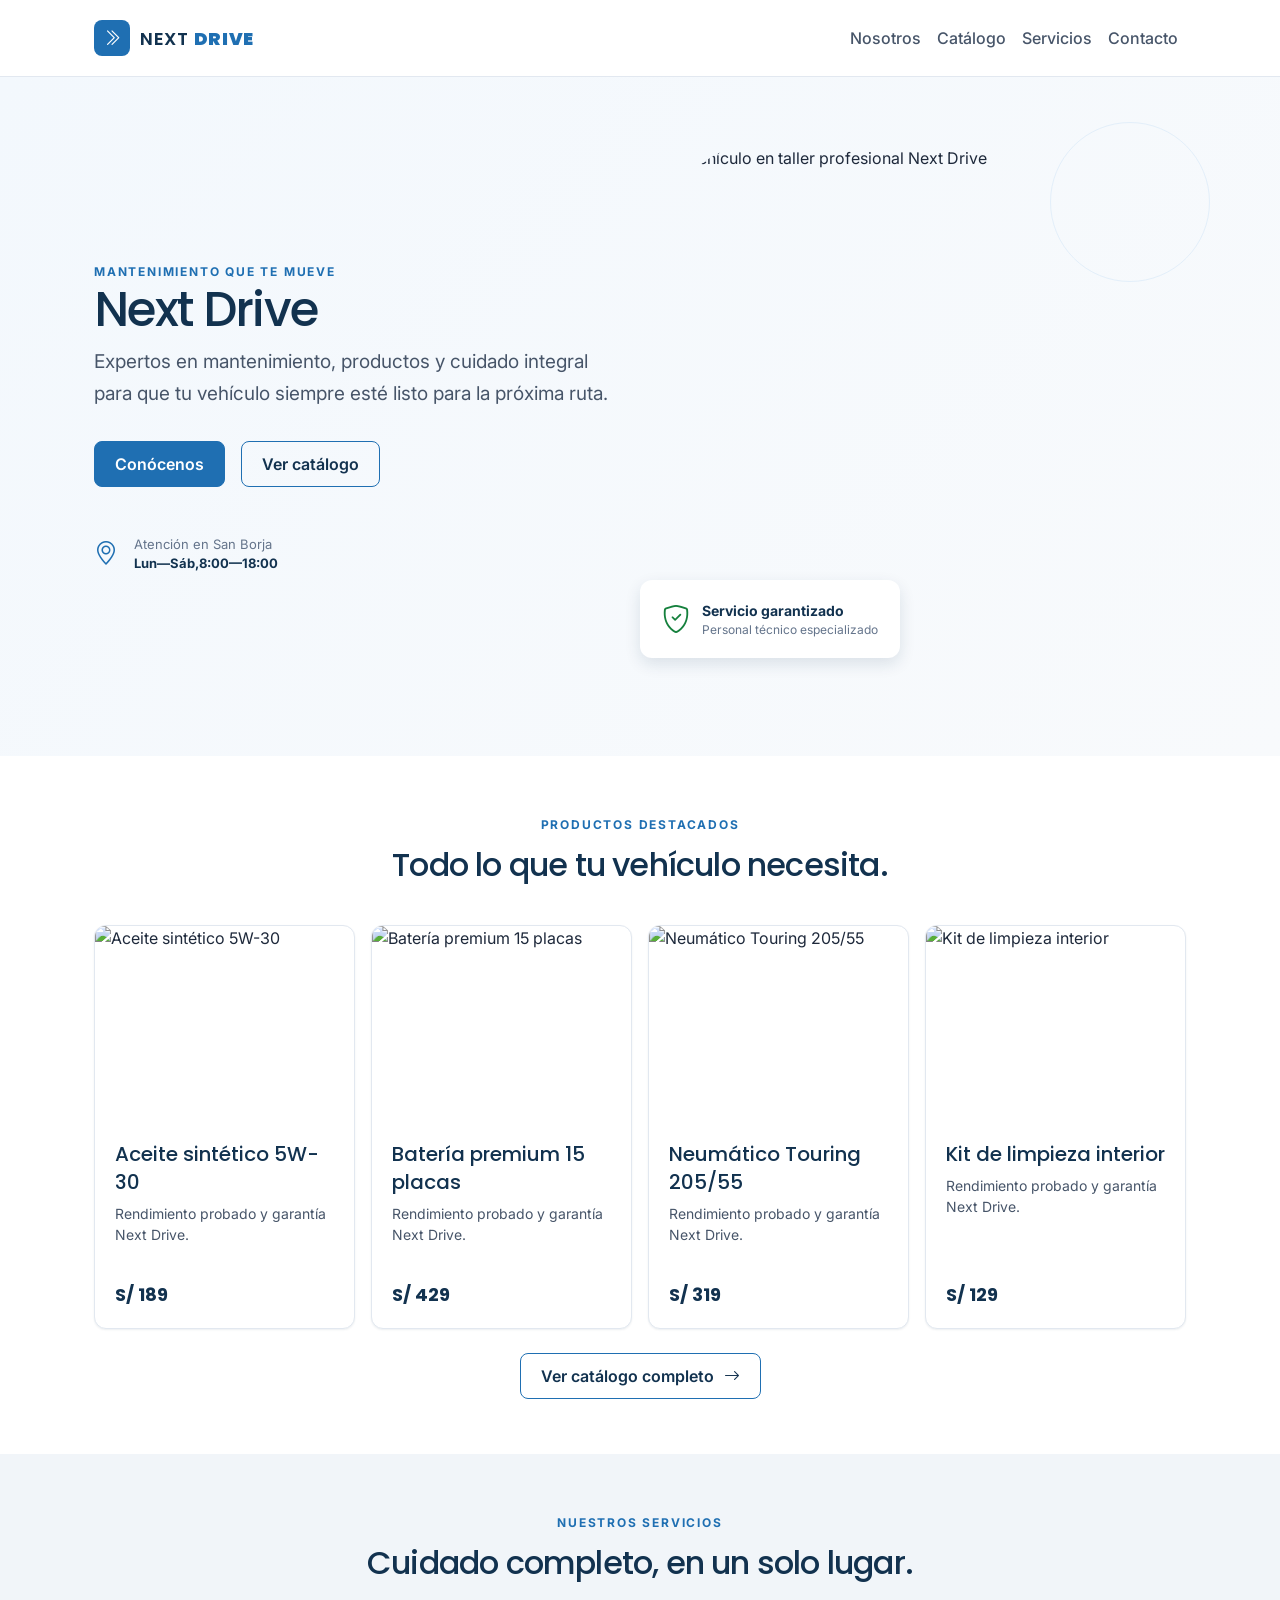
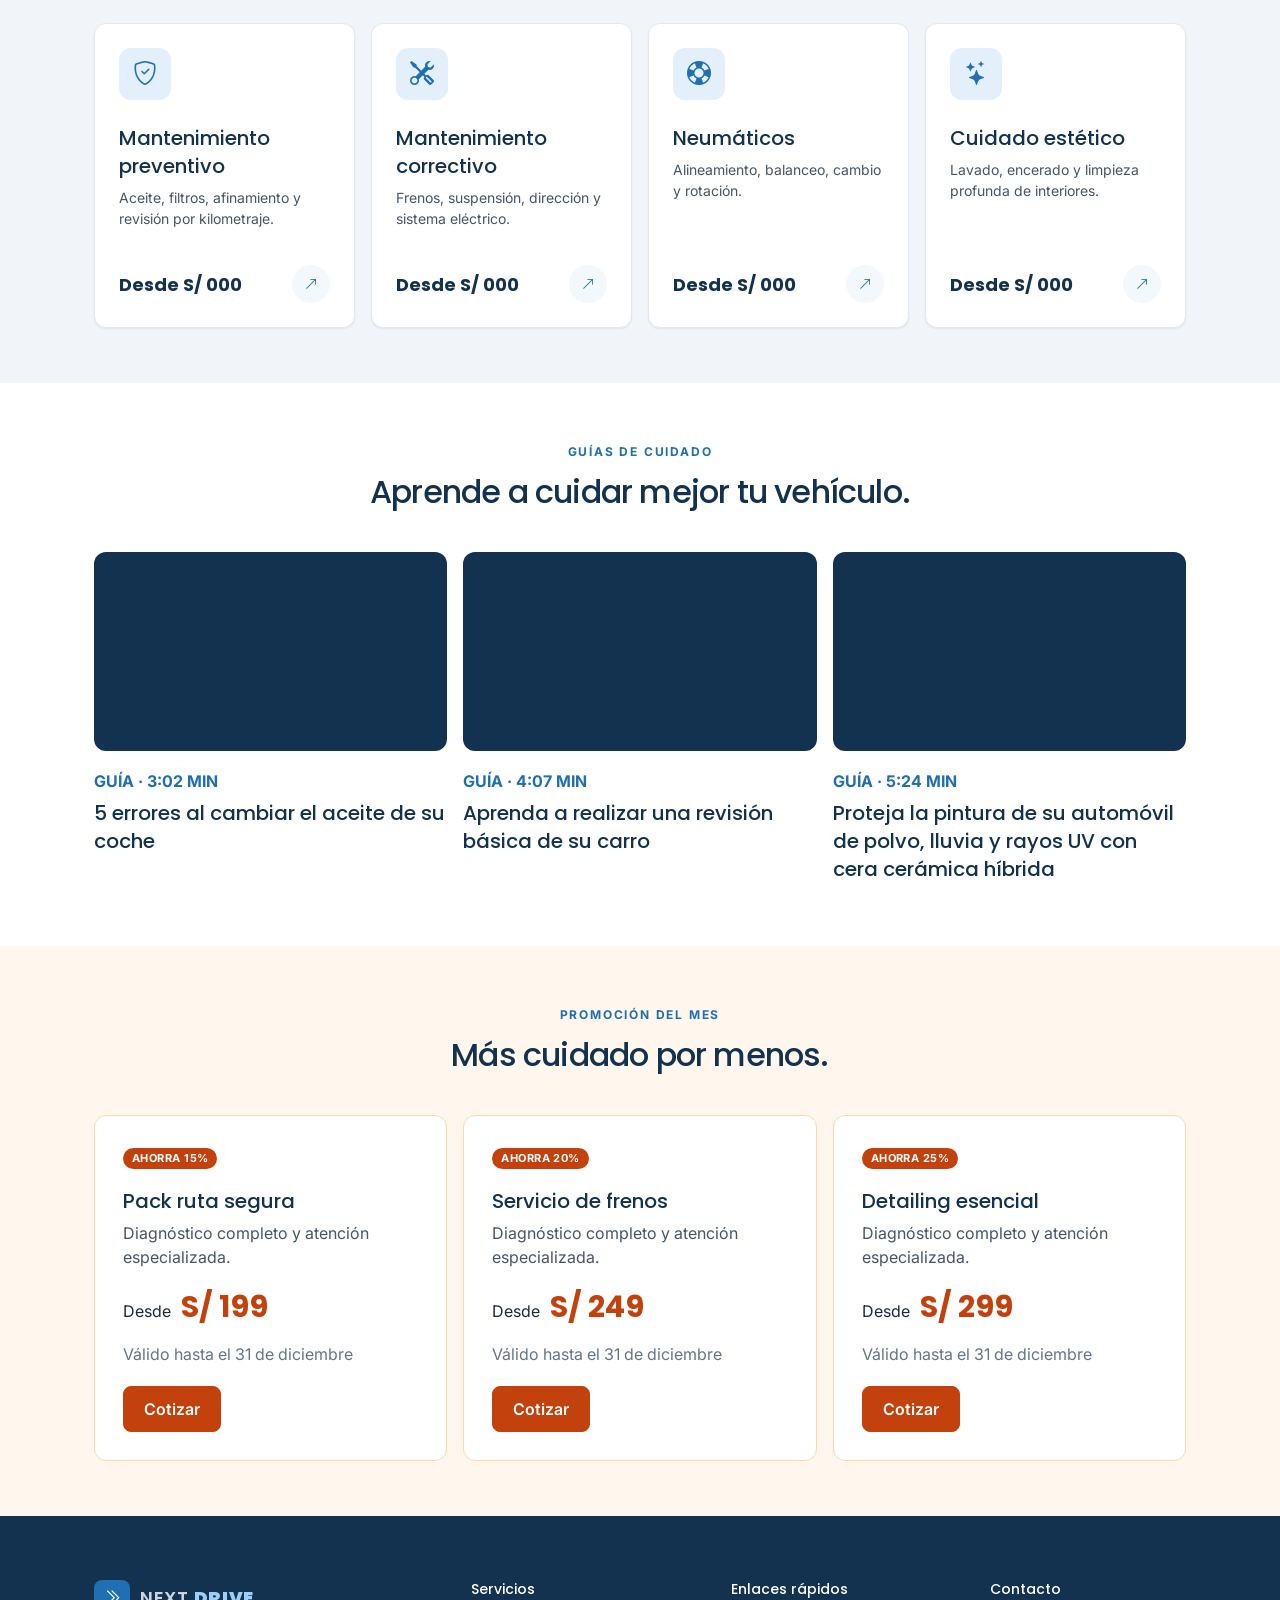
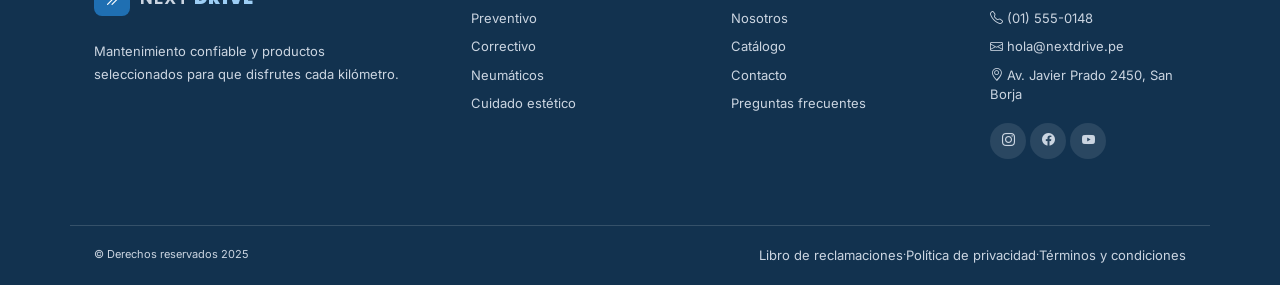
==== commit c2d22542: "feat: migrar header a Bootstrap navbar y reestructurar secciones responsivas - Reemplazar nav person" ====
--- a/index.html
+++ b/index.html
@@ -22,41 +22,70 @@
       href="https://cdn.jsdelivr.net/npm/bootstrap-icons@1.11.3/font/bootstrap-icons.min.css"
     />
     <link rel="stylesheet" href="./CSS/index.css" />
+    <script src="https://cdn.jsdelivr.net/npm/bootstrap@5.3.3/dist/js/bootstrap.bundle.min.js"></script>
   </head>
 
   <body>
     <header class="site-header">
-      <div class="container nav-wrap">
-        <h1 class="logo">
-          <a href="index.html"
-            ><span class="logo-mark"
-              ><i class="bi bi-chevron-double-right"></i></span
-            ><span>NEXT <b>DRIVE</b></span></a
+      <nav class="navbar navbar-expand-lg" aria-label="Navegación principal">
+        <div class="container">
+          <a
+            class="navbar-brand logo"
+            href="index.html"
+            aria-label="Next Drive, inicio"
           >
-        </h1>
-        <nav aria-label="Navegación principal">
-          <a href="nosotros.html">Nosotros</a>
-          <a href="catalogo.html">Catálogo</a>
-          <a href="servicios.html">Servicios</a>
-          <a href="contacto.html">Contacto</a>
-        </nav>
-      </div>
+            <span class="logo-mark"
+              ><i class="bi bi-chevron-double-right"></i
+            ></span>
+            <span>NEXT <b>DRIVE</b></span>
+          </a>
+
+          <button
+            class="navbar-toggler"
+            type="button"
+            data-bs-toggle="collapse"
+            data-bs-target="#navbarNav"
+            aria-controls="navbarNav"
+            aria-expanded="false"
+            aria-label="Abrir menú"
+          >
+            <span class="navbar-toggler-icon"></span>
+          </button>
+
+          <div class="collapse navbar-collapse" id="navbarNav">
+            <ul class="navbar-nav ms-auto">
+              <li class="nav-item">
+                <a class="nav-link" href="nosotros.html">Nosotros</a>
+              </li>
+              <li class="nav-item">
+                <a class="nav-link" href="catalogo.html">Catálogo</a>
+              </li>
+              <li class="nav-item">
+                <a class="nav-link" href="servicios.html">Servicios</a>
+              </li>
+              <li class="nav-item">
+                <a class="nav-link" href="contacto.html">Contacto</a>
+              </li>
+            </ul>
+          </div>
+        </div>
+      </nav>
     </header>
     <main>
       <section class="hero">
         <div class="container hero-grid">
           <div class="hero-copy">
             <span class="eyebrow">Mantenimiento que te mueve</span>
-            <h2>Next Drive</h2>
+            <h1>Next Drive</h1>
             <p>
               Expertos en mantenimiento, productos y cuidado integral para que
               tu vehículo siempre esté listo para la próxima ruta.
             </p>
-            <div class="hero-actions">
+            <div class="hero-actions d-flex gap-3">
               <a class="btn btn-primary" href="nosotros.html">Conócenos</a>
               <a class="btn btn-outline" href="catalogo.html">Ver catálogo</a>
             </div>
-            <div class="hero-note">
+            <div class="hero-note d-flex align-items-center gap-3">
               <i class="bi bi-geo-alt"></i>
               <span
                 >Atención en San Borja
@@ -85,61 +114,69 @@
             <span>Productos destacados</span>
             <h2>Todo lo que tu vehículo necesita.</h2>
           </div>
-          <div class="grid-4">
-            <article class="card product-card">
-              <div class="product-image">
-                <img
-                  src="https://images.unsplash.com/photo-1665944956738-7bde2372622d?auto=format&fit=crop&w=1200&q=85"
-                  alt="Aceite sintético 5W-30"
-                />
-              </div>
-              <div class="card-body">
-                <h3>Aceite sintético 5W-30</h3>
-                <p>Rendimiento probado y garantía Next Drive.</p>
-                <div class="card-foot"><strong>S/ 189</strong></div>
-              </div>
-            </article>
-            <article class="card product-card">
-              <div class="product-image">
-                <img
-                  src="https://images.unsplash.com/photo-1548794889-54c0f5c9a582?auto=format&fit=crop&w=1200&q=85"
-                  alt="Batería premium 15 placas"
-                />
-              </div>
-              <div class="card-body">
-                <h3>Batería premium 15 placas</h3>
-                <p>Rendimiento probado y garantía Next Drive.</p>
-                <div class="card-foot"><strong>S/ 429</strong></div>
-              </div>
-            </article>
-            <article class="card product-card">
-              <div class="product-image">
-                <img
-                  src="https://images.unsplash.com/photo-1567152023727-f7442eaa1dda?auto=format&fit=crop&w=1200&q=85"
-                  alt="Neumático Touring 205/55"
-                />
-              </div>
-              <div class="card-body">
-                <h3>Neumático Touring 205/55</h3>
-                <p>Rendimiento probado y garantía Next Drive.</p>
-                <div class="card-foot"><strong>S/ 319</strong></div>
-              </div>
-            </article>
-            <article class="card product-card">
-              <div class="product-image">
-                <img
-                  src="https://images.unsplash.com/photo-1584299789116-c34af66e6046?auto=format&fit=crop&w=1200&q=85"
-                  alt="Kit de limpieza interior"
-                />
-              </div>
-              <div class="card-body">
-                <h3>Kit de limpieza interior</h3>
-                <p>Rendimiento probado y garantía Next Drive.</p>
-                <div class="card-foot"><strong>S/ 129</strong></div>
-              </div>
-            </article>
-          </div>
-          <div class="center-action">
+          <div class="row g-3">
+            <div class="col-6 col-md-3">
+              <article class="card product-card">
+                <div class="product-image">
+                  <img
+                    src="https://images.unsplash.com/photo-1665944956738-7bde2372622d?auto=format&fit=crop&w=1200&q=85"
+                    alt="Aceite sintético 5W-30"
+                  />
+                </div>
+                <div class="card-body">
+                  <h3>Aceite sintético 5W-30</h3>
+                  <p>Rendimiento probado y garantía Next Drive.</p>
+                  <div class="card-foot"><strong>S/ 189</strong></div>
+                </div>
+              </article>
+            </div>
+            <div class="col-6 col-md-3">
+              <article class="card product-card">
+                <div class="product-image">
+                  <img
+                    src="https://images.unsplash.com/photo-1548794889-54c0f5c9a582?auto=format&fit=crop&w=1200&q=85"
+                    alt="Batería premium 15 placas"
+                  />
+                </div>
+                <div class="card-body">
+                  <h3>Batería premium 15 placas</h3>
+                  <p>Rendimiento probado y garantía Next Drive.</p>
+                  <div class="card-foot"><strong>S/ 429</strong></div>
+                </div>
+              </article>
+            </div>
+            <div class="col-6 col-md-3">
+              <article class="card product-card">
+                <div class="product-image">
+                  <img
+                    src="https://images.unsplash.com/photo-1567152023727-f7442eaa1dda?auto=format&fit=crop&w=1200&q=85"
+                    alt="Neumático Touring 205/55"
+                  />
+                </div>
+                <div class="card-body">
+                  <h3>Neumático Touring 205/55</h3>
+                  <p>Rendimiento probado y garantía Next Drive.</p>
+                  <div class="card-foot"><strong>S/ 319</strong></div>
+                </div>
+              </article>
+            </div>
+            <div class="col-6 col-md-3">
+              <article class="card product-card">
+                <div class="product-image">
+                  <img
+                    src="https://images.unsplash.com/photo-1584299789116-c34af66e6046?auto=format&fit=crop&w=1200&q=85"
+                    alt="Kit de limpieza interior"
+                  />
+                </div>
+                <div class="card-body">
+                  <h3>Kit de limpieza interior</h3>
+                  <p>Rendimiento probado y garantía Next Drive.</p>
+                  <div class="card-foot"><strong>S/ 129</strong></div>
+                </div>
+              </article>
+            </div>
+          </div>
+          <div class="center-action d-flex justify-content-center mt-4">
             <a class="btn btn-outline" href="catalogo.html"
               >Ver catálogo completo <i class="bi bi-arrow-right"></i
             ></a>
@@ -152,59 +189,69 @@
             <span>Nuestros servicios</span>
             <h2>Cuidado completo, en un solo lugar.</h2>
           </div>
-          <div class="grid-4">
-            <article class="card service-card">
-              <span class="icon-box"><i class="bi bi-shield-check"></i></span>
-              <h3>Mantenimiento preventivo</h3>
-              <p>Aceite, filtros, afinamiento y revisión por kilometraje.</p>
-              <div class="card-foot">
-                <strong>Desde S/ 000</strong
-                ><a
-                  href="servicios.html#srv-preventivo"
-                  aria-label="Ver Mantenimiento preventivo"
-                  ><i class="bi bi-arrow-up-right"></i
-                ></a>
-              </div>
-            </article>
-            <article class="card service-card">
-              <span class="icon-box"><i class="bi bi-tools"></i></span>
-              <h3>Mantenimiento correctivo</h3>
-              <p>Frenos, suspensión, dirección y sistema eléctrico.</p>
-              <div class="card-foot">
-                <strong>Desde S/ 000</strong
-                ><a
-                  href="servicios.html#srv-correctivo"
-                  aria-label="Ver Mantenimiento correctivo"
-                  ><i class="bi bi-arrow-up-right"></i
-                ></a>
-              </div>
-            </article>
-            <article class="card service-card">
-              <span class="icon-box"><i class="bi bi-life-preserver"></i></span>
-              <h3>Neumáticos</h3>
-              <p>Alineamiento, balanceo, cambio y rotación.</p>
-              <div class="card-foot">
-                <strong>Desde S/ 000</strong
-                ><a
-                  href="servicios.html#srv-neumaticos"
-                  aria-label="Ver Neumáticos"
-                  ><i class="bi bi-arrow-up-right"></i
-                ></a>
-              </div>
-            </article>
-            <article class="card service-card">
-              <span class="icon-box"><i class="bi bi-stars"></i></span>
-              <h3>Cuidado estético</h3>
-              <p>Lavado, encerado y limpieza profunda de interiores.</p>
-              <div class="card-foot">
-                <strong>Desde S/ 000</strong
-                ><a
-                  href="servicios.html#srv-estetico"
-                  aria-label="Ver Cuidado estético"
-                  ><i class="bi bi-arrow-up-right"></i
-                ></a>
-              </div>
-            </article>
+          <div class="row g-3">
+            <div class="col-6 col-md-3">
+              <article class="card service-card">
+                <span class="icon-box"><i class="bi bi-shield-check"></i></span>
+                <h3>Mantenimiento preventivo</h3>
+                <p>Aceite, filtros, afinamiento y revisión por kilometraje.</p>
+                <div class="card-foot">
+                  <strong>Desde S/ 000</strong
+                  ><a
+                    href="servicios.html#srv-preventivo"
+                    aria-label="Ver Mantenimiento preventivo"
+                    ><i class="bi bi-arrow-up-right"></i
+                  ></a>
+                </div>
+              </article>
+            </div>
+            <div class="col-6 col-md-3">
+              <article class="card service-card">
+                <span class="icon-box"><i class="bi bi-tools"></i></span>
+                <h3>Mantenimiento correctivo</h3>
+                <p>Frenos, suspensión, dirección y sistema eléctrico.</p>
+                <div class="card-foot">
+                  <strong>Desde S/ 000</strong
+                  ><a
+                    href="servicios.html#srv-correctivo"
+                    aria-label="Ver Mantenimiento correctivo"
+                    ><i class="bi bi-arrow-up-right"></i
+                  ></a>
+                </div>
+              </article>
+            </div>
+            <div class="col-6 col-md-3">
+              <article class="card service-card">
+                <span class="icon-box"
+                  ><i class="bi bi-life-preserver"></i
+                ></span>
+                <h3>Neumáticos</h3>
+                <p>Alineamiento, balanceo, cambio y rotación.</p>
+                <div class="card-foot">
+                  <strong>Desde S/ 000</strong
+                  ><a
+                    href="servicios.html#srv-neumaticos"
+                    aria-label="Ver Neumáticos"
+                    ><i class="bi bi-arrow-up-right"></i
+                  ></a>
+                </div>
+              </article>
+            </div>
+            <div class="col-6 col-md-3">
+              <article class="card service-card">
+                <span class="icon-box"><i class="bi bi-stars"></i></span>
+                <h3>Cuidado estético</h3>
+                <p>Lavado, encerado y limpieza profunda de interiores.</p>
+                <div class="card-foot">
+                  <strong>Desde S/ 000</strong
+                  ><a
+                    href="servicios.html#srv-estetico"
+                    aria-label="Ver Cuidado estético"
+                    ><i class="bi bi-arrow-up-right"></i
+                  ></a>
+                </div>
+              </article>
+            </div>
           </div>
         </div>
       </section>
@@ -214,43 +261,88 @@
             <span>Guías de cuidado</span>
             <h2>Aprende a cuidar mejor tu vehículo.</h2>
           </div>
-          <div class="grid-3">
-            <article class="video-card">
-              <div class="video-thumb">
-                <iframe
-                  src="https://www.youtube-nocookie.com/embed/O1hF25Cowv8"
-                  title="5 señales para cambiar el aceite"
-                  loading="lazy"
-                  allowfullscreen
-                ></iframe>
-              </div>
-              <span class="video-label">GUÍA · 4 MIN</span>
-              <h3>5 señales para cambiar el aceite</h3>
-            </article>
-            <article class="video-card">
-              <div class="video-thumb">
-                <iframe
-                  src="https://www.youtube-nocookie.com/embed/XQNkP5Ge-_I"
-                  title="Cómo revisar la presión"
-                  loading="lazy"
-                  allowfullscreen
-                ></iframe>
-              </div>
-              <span class="video-label">GUÍA · 4 MIN</span>
-              <h3>Cómo revisar la presión</h3>
-            </article>
-            <article class="video-card">
-              <div class="video-thumb">
-                <iframe
-                  src="https://www.youtube-nocookie.com/embed/CFXfSBR5Q9w"
-                  title="Cuida la pintura del sol"
-                  loading="lazy"
-                  allowfullscreen
-                ></iframe>
-              </div>
-              <span class="video-label">GUÍA · 4 MIN</span>
-              <h3>Cuida la pintura del sol</h3>
-            </article>
+          <div class="row g-3">
+            <div class="col-md-4">
+              <article class="video-card">
+                <div class="video-thumb">
+                  <iframe
+                    width="560"
+                    height="315"
+                    src="https://www.youtube.com/embed/7ppKovkCnGA?si=JhiCpw6gSavNYxHD"
+                    title="YouTube video player"
+                    frameborder="0"
+                    allow="
+                      accelerometer;
+                      autoplay;
+                      clipboard-write;
+                      encrypted-media;
+                      gyroscope;
+                      picture-in-picture;
+                      web-share;
+                    "
+                    referrerpolicy="strict-origin-when-cross-origin"
+                    allowfullscreen
+                  ></iframe>
+                </div>
+                <span class="video-label">GUÍA · 3:02 MIN</span>
+                <h3>5 errores al cambiar el aceite de su coche</h3>
+              </article>
+            </div>
+            <div class="col-md-4">
+              <article class="video-card">
+                <div class="video-thumb">
+                  <iframe
+                    width="560"
+                    height="315"
+                    src="https://www.youtube.com/embed/Nrs3R5G37Y0?si=xupSiqdTuzvH85tO"
+                    title="YouTube video player"
+                    frameborder="0"
+                    allow="
+                      accelerometer;
+                      autoplay;
+                      clipboard-write;
+                      encrypted-media;
+                      gyroscope;
+                      picture-in-picture;
+                      web-share;
+                    "
+                    referrerpolicy="strict-origin-when-cross-origin"
+                    allowfullscreen
+                  ></iframe>
+                </div>
+                <span class="video-label">GUÍA · 4:07 MIN</span>
+                <h3>Aprenda a realizar una revisión básica de su carro</h3>
+              </article>
+            </div>
+            <div class="col-md-4">
+              <article class="video-card">
+                <div class="video-thumb">
+                  <iframe
+                    width="560"
+                    height="315"
+                    src="https://www.youtube.com/embed/vtOYeVWDs-Y?si=_sw7Y7O9qYaoyrsi"
+                    title="YouTube video player"
+                    frameborder="0"
+                    allow="
+                      accelerometer;
+                      autoplay;
+                      clipboard-write;
+                      encrypted-media;
+                      gyroscope;
+                      picture-in-picture;
+                      web-share;
+                    "
+                    referrerpolicy="strict-origin-when-cross-origin"
+                    allowfullscreen
+                  ></iframe>
+                </div>
+                <span class="video-label">GUÍA · 5:24 MIN</span>
+                <h3>
+                  Proteja la pintura de su automóvil de polvo, lluvia y rayos UV
+                  con cera cerámica híbrida
+                </h3>
+              </article>
+            </div>
           </div>
         </div>
       </section>
@@ -260,31 +352,40 @@
             <span>Promoción del mes</span>
             <h2>Más cuidado por menos.</h2>
           </div>
-          <div class="grid-3">
-            <article class="promo-card">
-              <span class="badge badge-accent" role="status">AHORRA 15%</span>
-              <h3>Pack ruta segura</h3>
-              <p>Diagnóstico completo y atención especializada.</p>
-              <div><span>Desde</span><strong>S/ 199</strong></div>
-              <span class="promo-validity">Válido hasta el 31 de diciembre</span
-              ><a class="btn btn-accent" href="contacto.html">Cotizar</a>
-            </article>
-            <article class="promo-card">
-              <span class="badge badge-accent" role="status">AHORRA 20%</span>
-              <h3>Servicio de frenos</h3>
-              <p>Diagnóstico completo y atención especializada.</p>
-              <div><span>Desde</span><strong>S/ 249</strong></div>
-              <span class="promo-validity">Válido hasta el 31 de diciembre</span
-              ><a class="btn btn-accent" href="contacto.html">Cotizar</a>
-            </article>
-            <article class="promo-card">
-              <span class="badge badge-accent" role="status">AHORRA 25%</span>
-              <h3>Detailing esencial</h3>
-              <p>Diagnóstico completo y atención especializada.</p>
-              <div><span>Desde</span><strong>S/ 299</strong></div>
-              <span class="promo-validity">Válido hasta el 31 de diciembre</span
-              ><a class="btn btn-accent" href="contacto.html">Cotizar</a>
-            </article>
+          <div class="row g-3">
+            <div class="col-md-4">
+              <article class="promo-card">
+                <span class="badge badge-accent" role="status">AHORRA 15%</span>
+                <h3>Pack ruta segura</h3>
+                <p>Diagnóstico completo y atención especializada.</p>
+                <div><span>Desde</span><strong>S/ 199</strong></div>
+                <span class="promo-validity"
+                  >Válido hasta el 31 de diciembre</span
+                ><a class="btn btn-accent" href="contacto.html">Cotizar</a>
+              </article>
+            </div>
+            <div class="col-md-4">
+              <article class="promo-card">
+                <span class="badge badge-accent" role="status">AHORRA 20%</span>
+                <h3>Servicio de frenos</h3>
+                <p>Diagnóstico completo y atención especializada.</p>
+                <div><span>Desde</span><strong>S/ 249</strong></div>
+                <span class="promo-validity"
+                  >Válido hasta el 31 de diciembre</span
+                ><a class="btn btn-accent" href="contacto.html">Cotizar</a>
+              </article>
+            </div>
+            <div class="col-md-4">
+              <article class="promo-card">
+                <span class="badge badge-accent" role="status">AHORRA 25%</span>
+                <h3>Detailing esencial</h3>
+                <p>Diagnóstico completo y atención especializada.</p>
+                <div><span>Desde</span><strong>S/ 299</strong></div>
+                <span class="promo-validity"
+                  >Válido hasta el 31 de diciembre</span
+                ><a class="btn btn-accent" href="contacto.html">Cotizar</a>
+              </article>
+            </div>
           </div>
         </div>
       </section>
--- a/CSS/index.css
+++ b/CSS/index.css
@@ -28,6 +28,8 @@
   --bs-body-font-family: Inter, system-ui, sans-serif;
   --bs-body-color: var(--text);
   --bs-body-bg: #fff;
+
+  --header-h: 76px;
 }
 
 /* ---------- 2. Base ---------- */
@@ -105,14 +107,11 @@
 section[id],
 article[id],
 div[id] {
-  scroll-margin-top: 140px;
+  scroll-margin-top: calc(var(--header-h) + 80px);
 }
 
 /* ---------- 3. Layout ---------- */
 .container {
-  width: 100%;
-  max-width: 1320px;
-  margin-inline: auto;
   padding-inline: 24px;
 }
 
@@ -132,6 +131,7 @@
   background: var(--surface);
 }
 
+/* Grids personalizados para casos especiales */
 .grid-4,
 .grid-3 {
   display: grid;
@@ -160,12 +160,6 @@
 .split > div:first-child p {
   max-width: 540px;
   margin: 0 auto;
-}
-
-.center-action {
-  display: flex;
-  justify-content: center;
-  margin-top: 40px;
 }
 
 /* ---------- 4. Textos de apoyo ---------- */
@@ -349,10 +343,24 @@
   padding: 10px 12px;
   color: var(--text);
   background: #fff;
-  border: 1px solid var(--border);
+  /* border: 1px solid var(--border); */
+  border: 1px solid #94a3b8; /* antes var(--border) */
   border-radius: 8px;
   font: inherit;
   outline: none;
+}
+
+::placeholder {
+  color: var(--muted);
+  opacity: 1;
+}
+
+select:invalid {
+  color: var(--muted);
+}
+
+select option {
+  color: var(--text);
 }
 
 input:focus,
@@ -394,14 +402,18 @@
   padding-right: 32px;
 }
 
-/* ---------- 9. Header y menú ---------- */
 .site-header {
   position: sticky;
+  top: 0;
   z-index: 20;
-  top: 0;
   background: rgba(255, 255, 255, 0.96);
-  border-bottom: 1px solid #e2e8f0;
+  box-shadow: 0 1px 0 #e2e8f0; /* antes: border-bottom */
   backdrop-filter: blur(10px);
+}
+
+.site-header .navbar {
+  min-height: var(--header-h);
+  padding-block: 0;
 }
 
 .nav-wrap {
@@ -411,36 +423,18 @@
   justify-content: space-between;
 }
 
-nav {
-  display: flex;
-  gap: 38px;
-}
-
-nav a {
-  position: relative;
-  min-height: 44px;
-  display: grid;
-  place-items: center;
+/* Bootstrap navbar overrides */
+.navbar-nav .nav-link {
   color: var(--text-2);
   font-weight: 500;
-}
-
-nav a:hover {
+  padding: 8px 16px;
+}
+
+.navbar-nav .nav-link:hover {
   color: var(--primary-600);
 }
 
-nav a:hover::after,
-nav a[aria-current="page"]::after {
-  content: "";
-  position: absolute;
-  left: 0;
-  right: 0;
-  bottom: 3px;
-  height: 2px;
-  background: var(--primary-600);
-}
-
-nav a[aria-current="page"] {
+.navbar-nav .nav-link.active {
   color: var(--primary-600);
   font-weight: 600;
 }
@@ -448,7 +442,7 @@
 /* ---------- 10. Hero ---------- */
 .hero {
   overflow: hidden;
-  background: linear-gradient(135deg, var(--primary-50), #fff);
+  background: linear-gradient(135deg, var(--primary-50), #f8fafc);
 }
 
 .hero-grid {
@@ -471,15 +465,10 @@
 }
 
 .hero-actions {
-  display: flex;
-  gap: 12px;
   margin: 30px 0 48px;
 }
 
 .hero-note {
-  display: flex;
-  align-items: center;
-  gap: 12px;
   color: var(--primary-600);
 }
 
@@ -555,6 +544,9 @@
   border-radius: 12px;
   box-shadow: var(--shadow-sm);
   transition: 0.2s;
+  display: flex;
+  flex-direction: column;
+  height: 100%;
 }
 
 .card:hover {
@@ -586,6 +578,9 @@
 
 .card-body {
   padding: 20px;
+  flex: 1;
+  display: flex;
+  flex-direction: column;
 }
 
 .card h3 {
@@ -600,7 +595,8 @@
   display: flex;
   align-items: center;
   justify-content: space-between;
-  margin-top: 20px;
+  margin-top: auto;
+  padding-top: 20px;
 }
 
 .card-foot strong {
@@ -801,11 +797,13 @@
   margin: 0;
 }
 
-/* ---------- 14. Páginas internas ---------- */
 .page-header {
-  padding: 72px 0;
+  padding: 72px 24px;
   background: linear-gradient(135deg, var(--primary-50), var(--primary-100));
+  border: 1px solid var(--primary-100);
+  border-radius: 12px;
   text-align: center;
+  margin-bottom: 55px;
 }
 
 .page-header .breadcrumb {
@@ -843,6 +841,7 @@
   gap: 6px;
   padding: 16px;
   background: var(--primary-50);
+  border: 1px solid var(--primary-100);
   border-radius: 8px;
   text-align: center;
   align-items: center;
@@ -883,11 +882,13 @@
   align-items: center;
 }
 
+
 .map-frame {
   width: 100%;
   min-height: 350px;
-  border: 0;
+  border: 1px solid var(--border);
   border-radius: 12px;
+  box-shadow: var(--shadow-md);
 }
 
 .location-grid table {
@@ -940,11 +941,13 @@
 }
 
 /* ---------- 15. Catálogo, producto y servicios ---------- */
+
 .anchor-nav {
   position: sticky;
-  top: 76px;
+  top: calc(var(--header-h) - 1px); /* -1px tapa cualquier línea de subpíxel */
   z-index: 10;
   background: #fff;
+  border-top: 1px solid var(--border);
   border-bottom: 1px solid var(--border);
   padding: 16px 0;
 }
@@ -1112,11 +1115,7 @@
   padding: 80px 0;
 }
 
-.service-feature:nth-child(even) {
-  background: var(--surface);
-}
-
-.service-feature:nth-child(even) img {
+.service-feature.reverse .split > img {
   order: 2;
 }
 
@@ -1164,7 +1163,7 @@
 
 .contact-grid label {
   color: var(--primary-900);
-  font-size: 13px;
+  font-size: 14px;
   font-weight: 600;
 }
 
@@ -1172,6 +1171,8 @@
 .contact-grid label select,
 .contact-grid label textarea {
   margin-top: 7px;
+  font-size: 16px;
+  font-weight: 400;
 }
 
 .check {
@@ -1184,6 +1185,7 @@
   width: 18px;
   min-height: 18px;
   margin-top: 2px !important;
+  accent-color: var(--primary-600);
 }
 
 .check span {
@@ -1196,9 +1198,27 @@
 }
 
 .contact-aside {
+  align-self: start;
   padding: 40px;
-  background: var(--primary-50);
+  color: #cbd5e1;
+  background: var(--primary-900);
   border-radius: 12px;
+  box-shadow: var(--shadow-md);
+}
+
+.contact-aside .eyebrow {
+  display: block;
+  margin-bottom: 8px;
+  color: #9dcef5;
+}
+
+.contact-aside h2 {
+  margin-bottom: 12px;
+  color: #fff;
+}
+
+.contact-aside p {
+  color: #cbd5e1;
 }
 
 .contact-item {
@@ -1210,10 +1230,11 @@
 .contact-item > i {
   width: 42px;
   height: 42px;
+  flex-shrink: 0;
   display: grid;
   place-items: center;
-  color: var(--primary-600);
-  background: var(--primary-100);
+  color: #9dcef5;
+  background: rgba(255, 255, 255, 0.1);
   border-radius: 8px;
 }
 
@@ -1223,12 +1244,12 @@
 }
 
 .contact-item small {
-  color: var(--muted);
+  color: #cbd5e1;
 }
 
 .contact-item b {
-  color: var(--primary-900);
-  font-size: 13px;
+  color: #fff;
+  font-size: 14px;
 }
 
 @media (max-width: 900px) {
@@ -1301,12 +1322,17 @@
     grid-template-columns: 1fr;
   }
 
+  .contact-grid form button {
+    align-self: stretch;
+  }
+
   .hero-grid {
     padding: 48px 0;
   }
 
-  .hero-copy h2 {
-    font-size: 58px;
+  .hero-copy h1 {
+    margin: 12px 0;
+    font-size: clamp(60px, 7vw, 88px);
   }
 
   .hero-visual {
@@ -1361,7 +1387,7 @@
     white-space: nowrap;
   }
 
-  .service-feature:nth-child(even) img {
+  .service-feature.reverse .split > img {
     order: initial;
   }
 
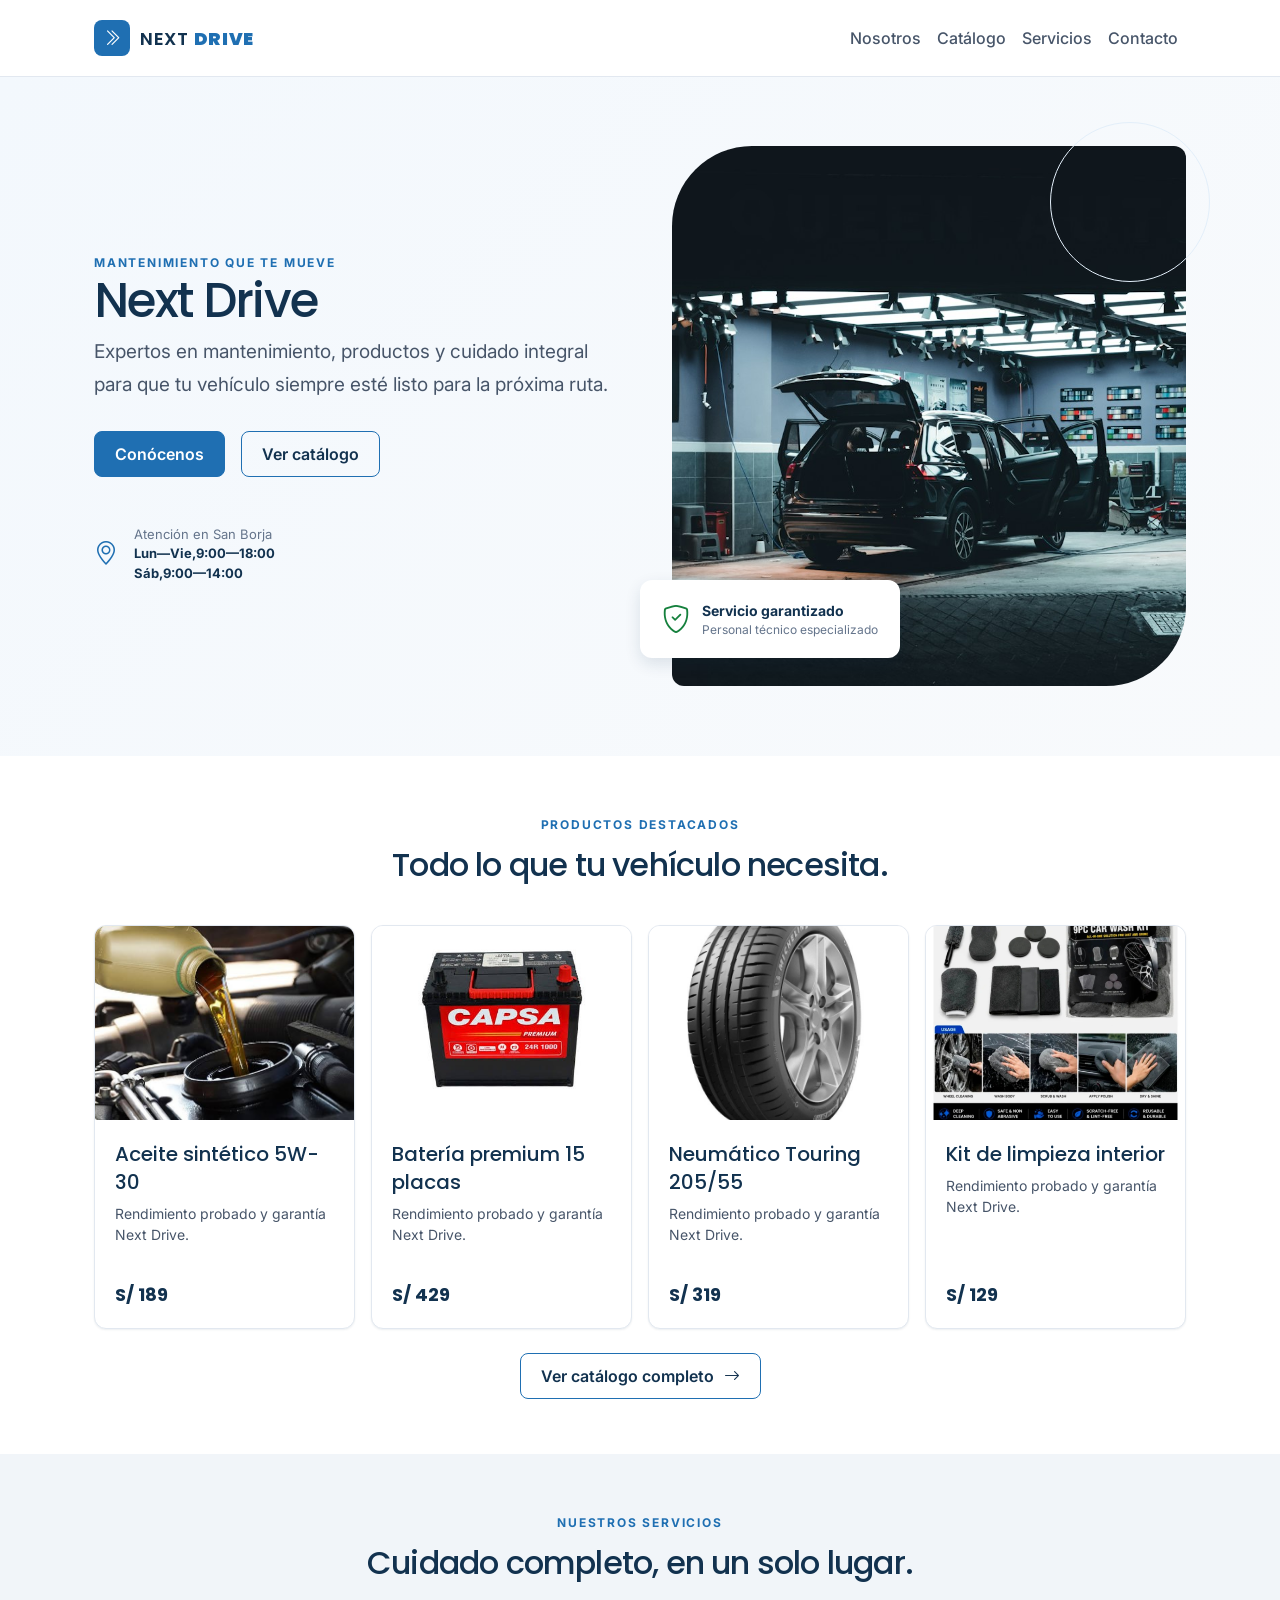
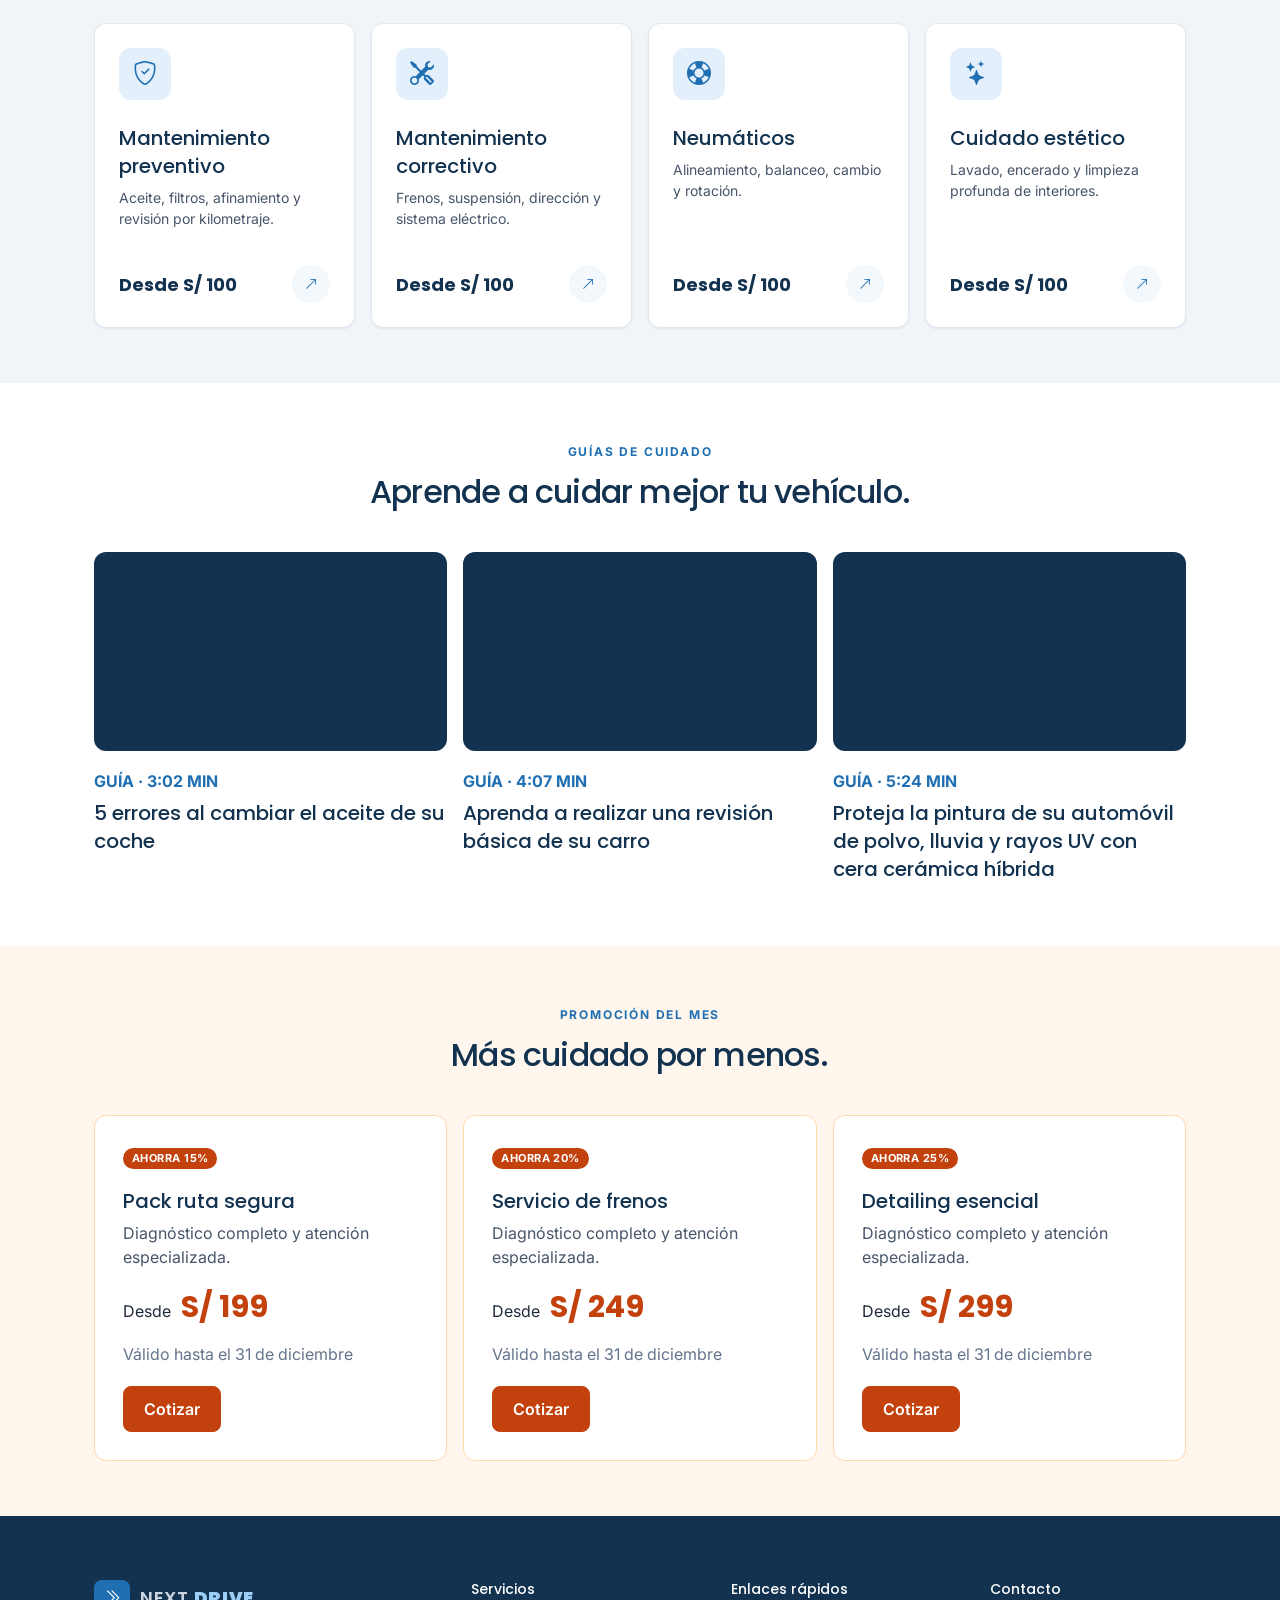
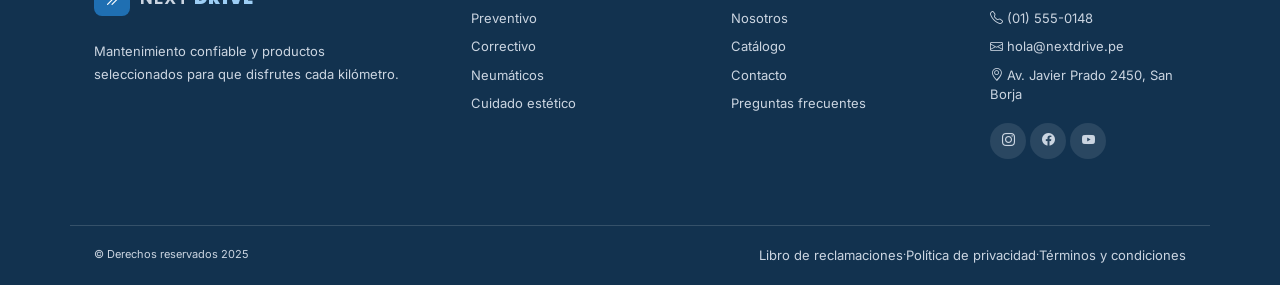
==== commit 444c1b8f: "chore: reemplazar imágenes placeholder por imágenes locales del catálogo y ajustar horarios/precios " ====
--- a/index.html
+++ b/index.html
@@ -90,13 +90,15 @@
               <span
                 >Atención en San Borja
                 <br />
-                <b>Lun—Sáb,8:00—18:00</b>
+                <b>Lun—Vie,9:00—18:00</b>
+                <br />
+                <b>Sáb,9:00—14:00</b>
               </span>
             </div>
           </div>
           <div class="hero-visual">
             <img
-              src="https://images.unsplash.com/photo-1632405862117-236585cfb757?auto=format&fit=crop&w=1600&q=85"
+              src="image/catalogo/filtro-aire.jpg"
               alt="Vehículo en taller profesional Next Drive"
             />
             <div class="floating-card">
@@ -119,7 +121,7 @@
               <article class="card product-card">
                 <div class="product-image">
                   <img
-                    src="https://images.unsplash.com/photo-1665944956738-7bde2372622d?auto=format&fit=crop&w=1200&q=85"
+                    src="image/catalogo/aceite-sintetico.jpeg"
                     alt="Aceite sintético 5W-30"
                   />
                 </div>
@@ -134,7 +136,7 @@
               <article class="card product-card">
                 <div class="product-image">
                   <img
-                    src="https://images.unsplash.com/photo-1548794889-54c0f5c9a582?auto=format&fit=crop&w=1200&q=85"
+                    src="image/catalogo/bateria-premiun-15-placas.jpeg"
                     alt="Batería premium 15 placas"
                   />
                 </div>
@@ -149,7 +151,7 @@
               <article class="card product-card">
                 <div class="product-image">
                   <img
-                    src="https://images.unsplash.com/photo-1567152023727-f7442eaa1dda?auto=format&fit=crop&w=1200&q=85"
+                    src="image/catalogo//neumaticos.jpeg"
                     alt="Neumático Touring 205/55"
                   />
                 </div>
@@ -164,7 +166,7 @@
               <article class="card product-card">
                 <div class="product-image">
                   <img
-                    src="https://images.unsplash.com/photo-1584299789116-c34af66e6046?auto=format&fit=crop&w=1200&q=85"
+                    src="image/catalogo/kit-limpieza-interior.jpeg"
                     alt="Kit de limpieza interior"
                   />
                 </div>
@@ -196,7 +198,7 @@
                 <h3>Mantenimiento preventivo</h3>
                 <p>Aceite, filtros, afinamiento y revisión por kilometraje.</p>
                 <div class="card-foot">
-                  <strong>Desde S/ 000</strong
+                  <strong>Desde S/ 100</strong
                   ><a
                     href="servicios.html#srv-preventivo"
                     aria-label="Ver Mantenimiento preventivo"
@@ -211,7 +213,7 @@
                 <h3>Mantenimiento correctivo</h3>
                 <p>Frenos, suspensión, dirección y sistema eléctrico.</p>
                 <div class="card-foot">
-                  <strong>Desde S/ 000</strong
+                  <strong>Desde S/ 100</strong
                   ><a
                     href="servicios.html#srv-correctivo"
                     aria-label="Ver Mantenimiento correctivo"
@@ -228,7 +230,7 @@
                 <h3>Neumáticos</h3>
                 <p>Alineamiento, balanceo, cambio y rotación.</p>
                 <div class="card-foot">
-                  <strong>Desde S/ 000</strong
+                  <strong>Desde S/ 100</strong
                   ><a
                     href="servicios.html#srv-neumaticos"
                     aria-label="Ver Neumáticos"
@@ -243,7 +245,7 @@
                 <h3>Cuidado estético</h3>
                 <p>Lavado, encerado y limpieza profunda de interiores.</p>
                 <div class="card-foot">
-                  <strong>Desde S/ 000</strong
+                  <strong>Desde S/ 100</strong
                   ><a
                     href="servicios.html#srv-estetico"
                     aria-label="Ver Cuidado estético"
